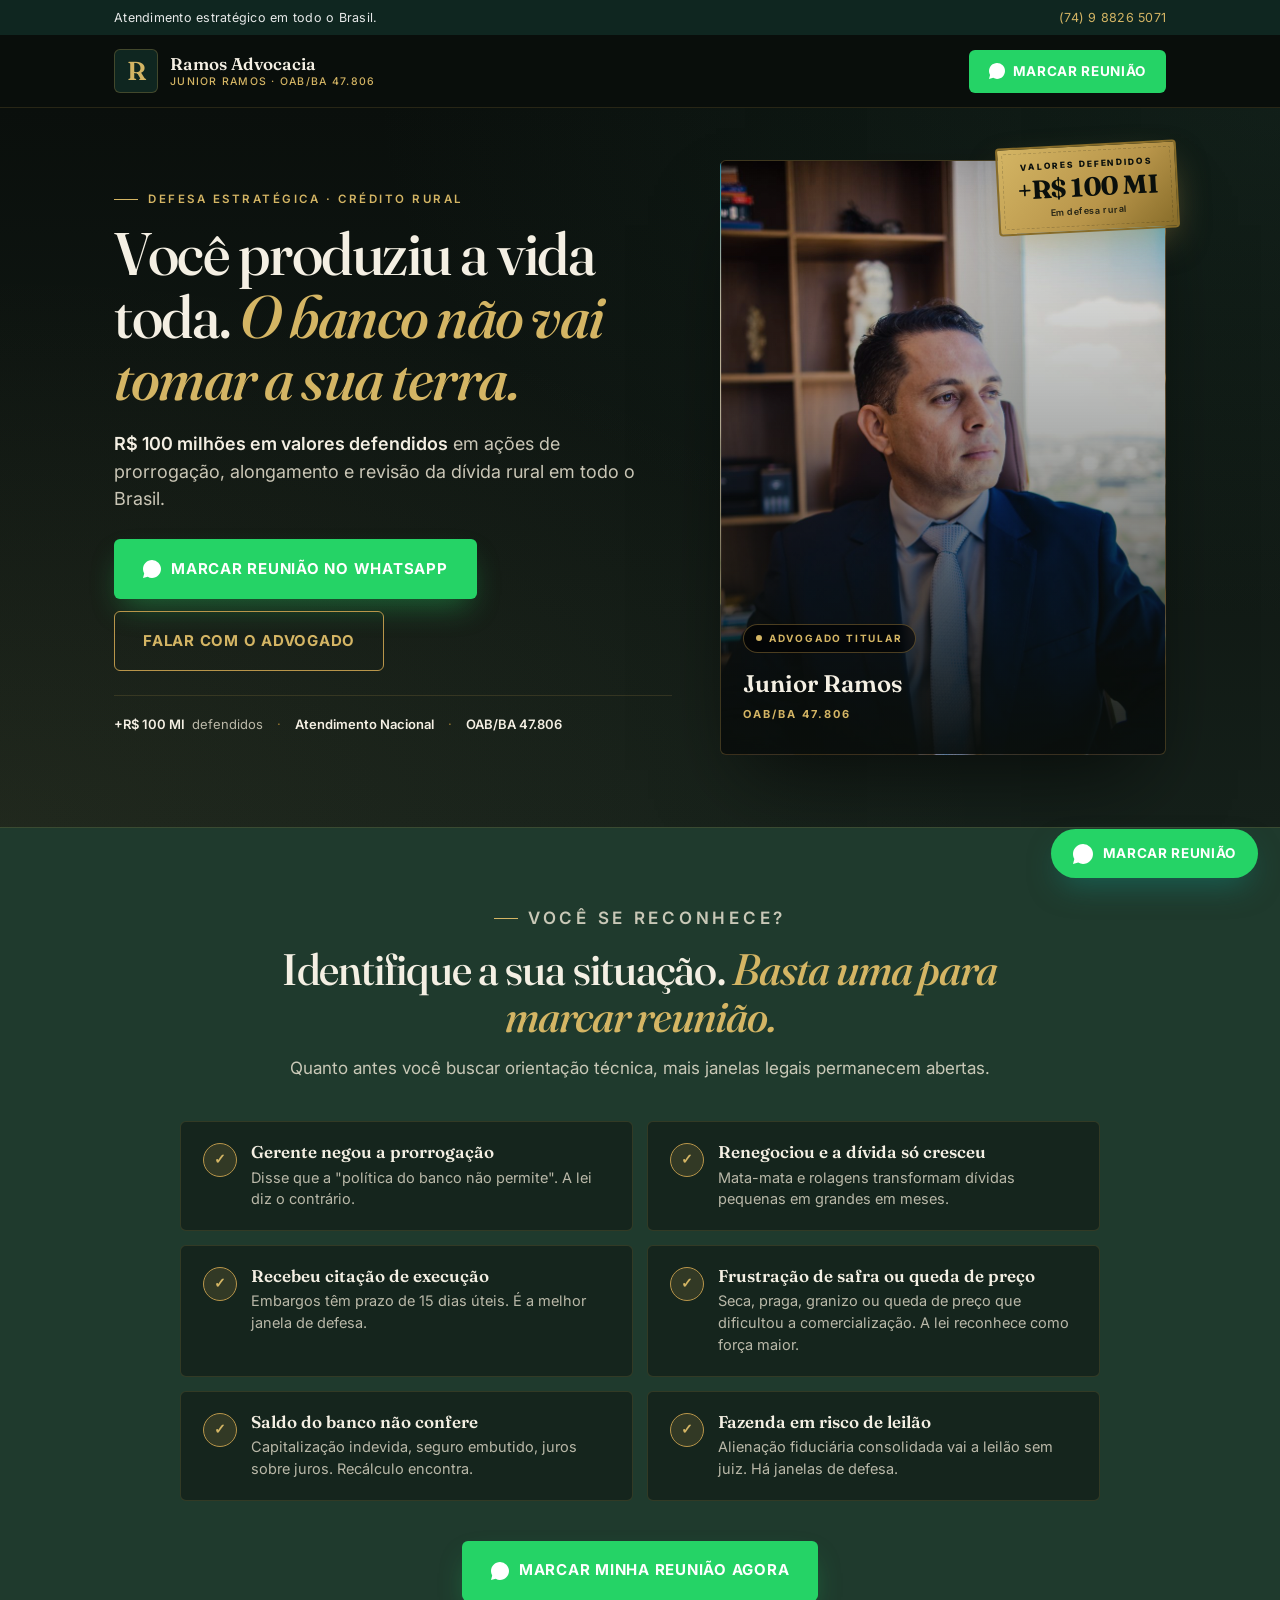
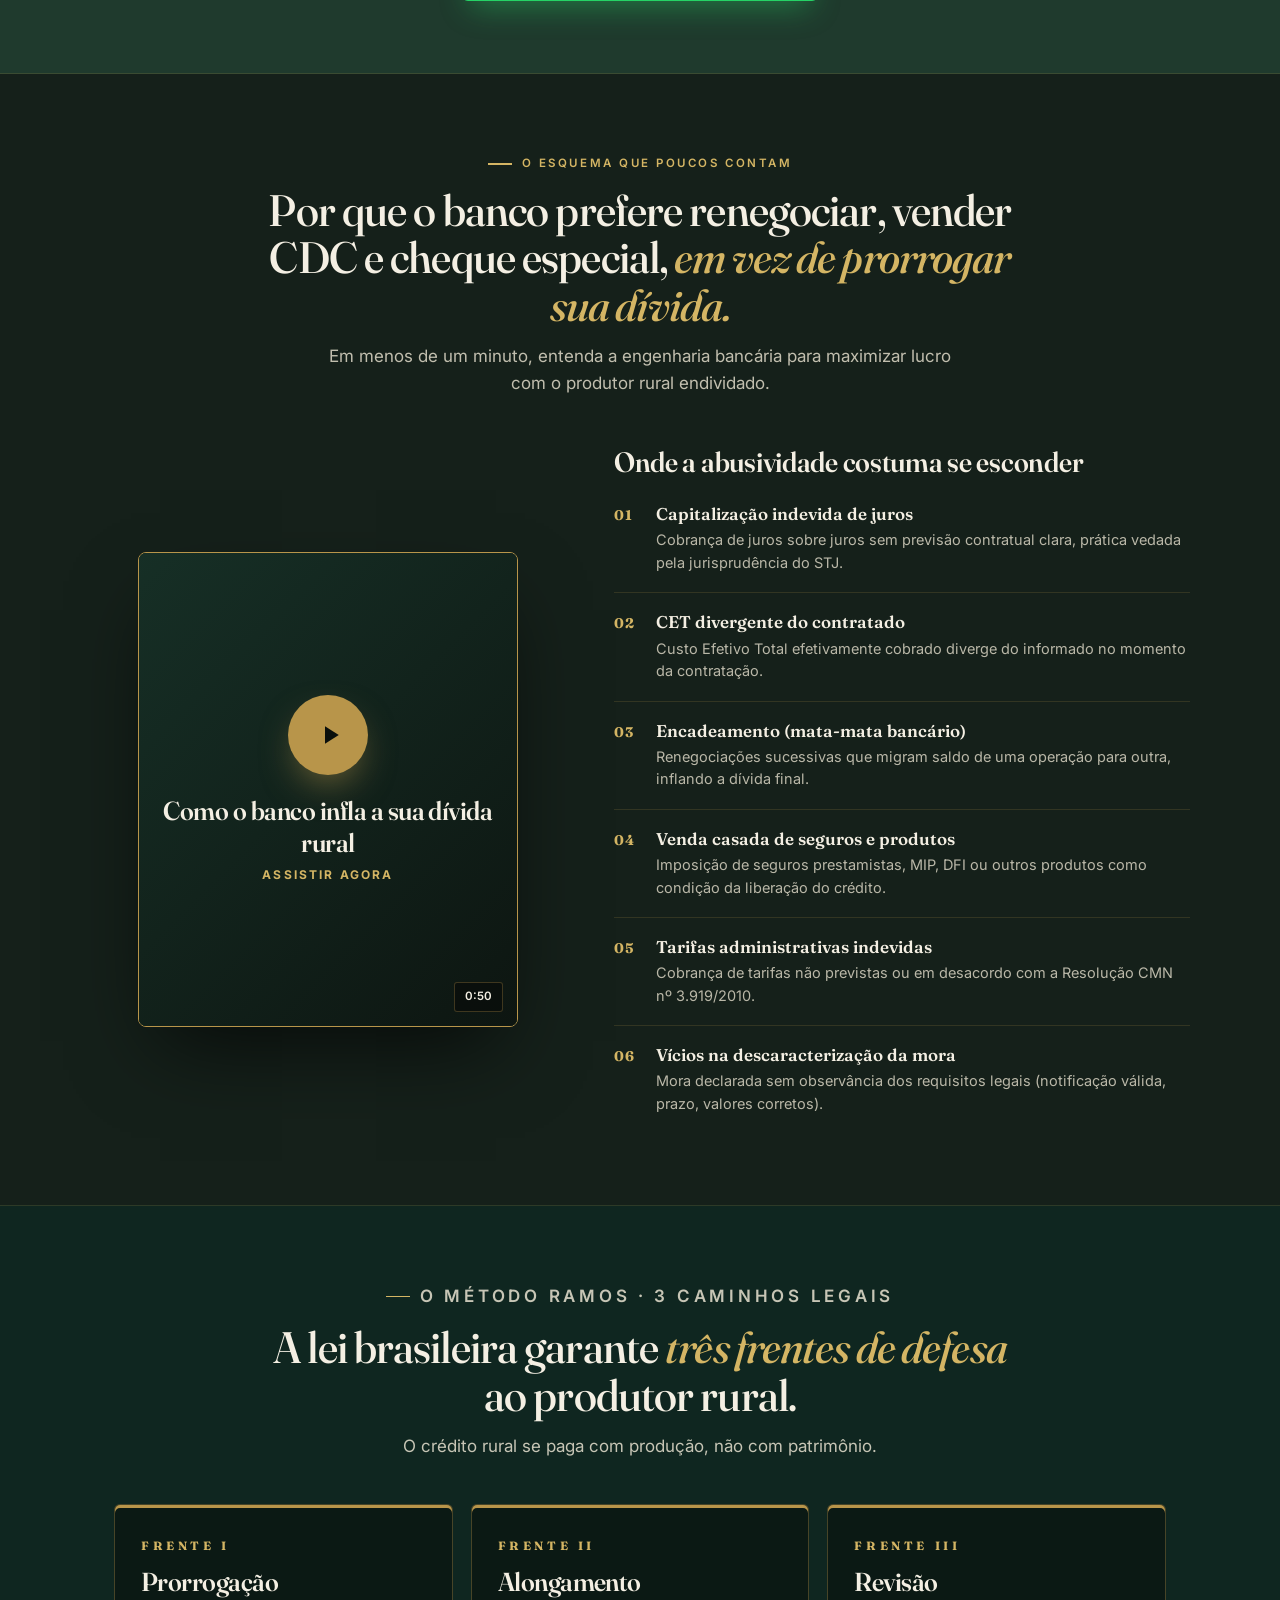
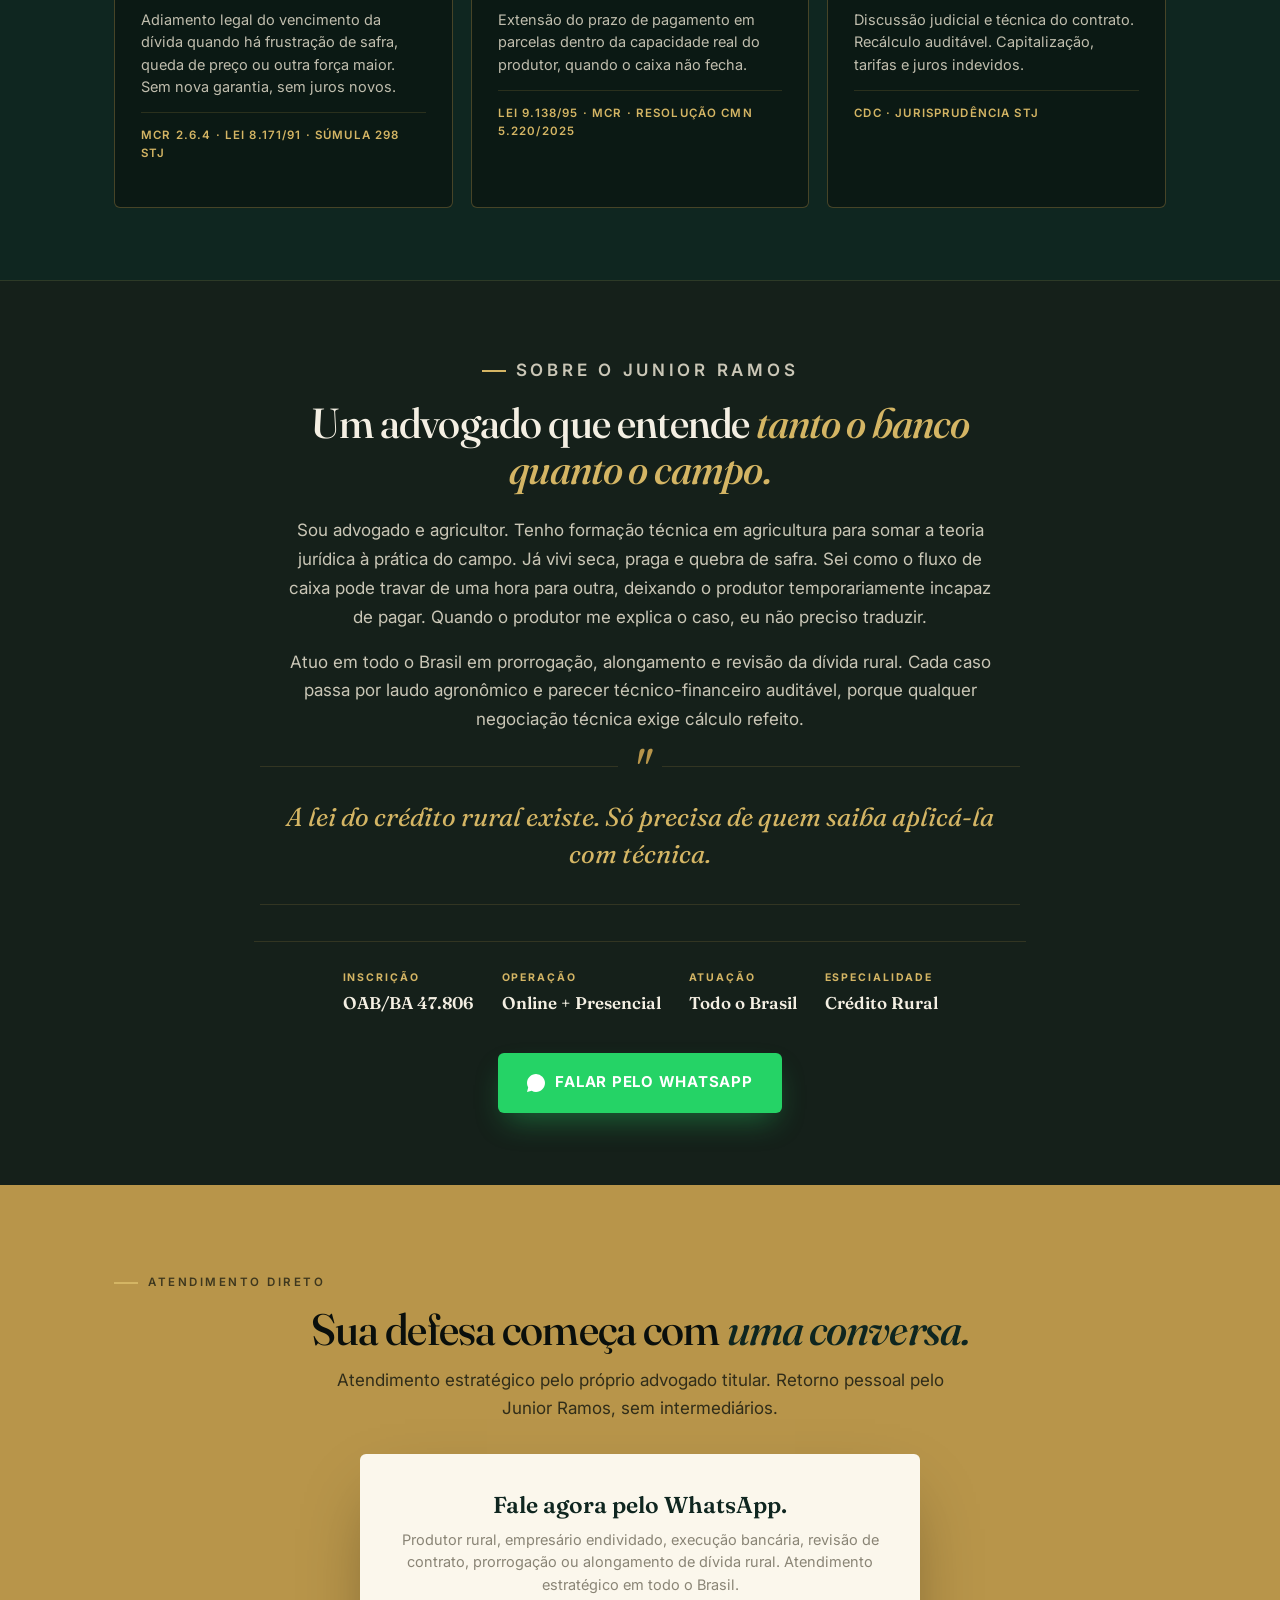
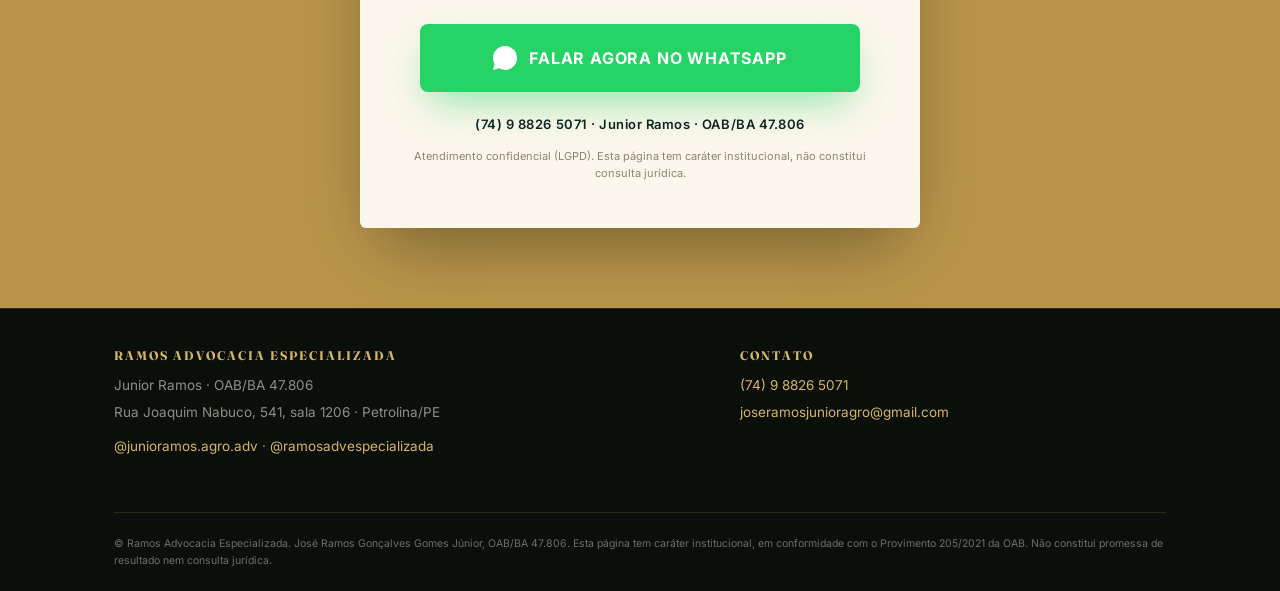
==== index.html @ 300630fe "Add LP HTML and foto profissional" ====
<!doctype html>
<html lang="pt-BR">
<head>
<meta charset="utf-8">
<meta name="viewport" content="width=device-width,initial-scale=1,maximum-scale=5">
<meta name="robots" content="index,follow">
<meta name="description" content="Junior Ramos. Advogado especialista em defesa do produtor rural. Prorrogação, alongamento e revisão da dívida rural. R$ 100 milhões defendidos. OAB/BA 47.806. Marque sua reunião pelo WhatsApp.">
<meta name="theme-color" content="#0A0F0C">
<title>Junior Ramos. Defesa do Produtor Rural contra Dívida Bancária. OAB/BA 47.806.</title>

<link rel="icon" type="image/png" href="logo-ramos.png">

<meta property="og:type" content="website">
<meta property="og:title" content="Junior Ramos. Defesa do Produtor Rural.">
<meta property="og:description" content="R$ 100 milhões em valores defendidos. Marque sua reunião pelo WhatsApp.">
<meta property="og:locale" content="pt_BR">

<link rel="preconnect" href="https://fonts.googleapis.com">
<link rel="preconnect" href="https://fonts.gstatic.com" crossorigin>
<link href="https://fonts.googleapis.com/css2?family=Fraunces:opsz,wght@9..144,500;9..144,600;9..144,700&family=Inter:wght@400;500;600;700&display=swap" rel="stylesheet">

<!-- Meta Pixel: troque 1864020464314262 -->
<script>
!function(f,b,e,v,n,t,s){if(f.fbq)return;n=f.fbq=function(){n.callMethod?
n.callMethod.apply(n,arguments):n.queue.push(arguments)};if(!f._fbq)f._fbq=n;
n.push=n;n.loaded=!0;n.version='2.0';n.queue=[];t=b.createElement(e);t.async=!0;
t.src=v;s=b.getElementsByTagName(e)[0];s.parentNode.insertBefore(t,s)}(window,
document,'script','https://connect.facebook.net/en_US/fbevents.js');
fbq('init', '1864020464314262');
fbq('track', 'PageView');
</script>
<noscript><img height="1" width="1" style="display:none" src="https://www.facebook.com/tr?id=1864020464314262&ev=PageView&noscript=1"/></noscript>

<style>
:root{
  --black:#0A0F0C; --ink:#15201A; --green:#0F2620; --green-2:#163025; --green-3:#1F3A2D;
  --brass:#B8954A; --brass-2:#9B7A30; --brass-3:#D4B564; --brass-glow:#E8C97E;
  --cream:#F4EFE3; --paper:#FBF7EC; --muted:#8A8576;
  --rule:rgba(184,149,74,0.18); --rule-strong:rgba(184,149,74,0.35);
  --wpp:#25D366; --wpp-2:#128C7E;
  --serif:'Fraunces','Iowan Old Style',Georgia,serif;
  --sans:'Inter',system-ui,-apple-system,sans-serif;
}
*{box-sizing:border-box}
html{scroll-behavior:smooth}
body{margin:0;padding:0;font-family:var(--sans);color:#E8E2D0;background:var(--black);font-weight:400;line-height:1.55;font-size:17px;-webkit-font-smoothing:antialiased}
img{max-width:100%;display:block}
a{color:var(--brass-3);text-decoration:none}
a:hover{color:var(--brass-glow);text-decoration:none}
h1,h2,h3,h4{font-family:var(--serif);font-variation-settings:"opsz" 80;color:var(--cream);margin:0 0 .4em;line-height:1.08;letter-spacing:-0.02em;font-weight:600}
h1{font-size:clamp(34px,5.5vw,60px);font-weight:500}
h2{font-size:clamp(28px,4vw,44px);font-weight:500}
h3{font-size:clamp(20px,2.4vw,26px);font-weight:600}
p{margin:0 0 1em}
.container{max-width:1100px;margin:0 auto;padding:0 24px}
.eyebrow{font-family:var(--sans);font-weight:600;font-size:11.5px;letter-spacing:0.22em;text-transform:uppercase;color:var(--brass-3);margin:0 0 14px;display:inline-flex;align-items:center;gap:10px}
.eyebrow::before{content:"";width:24px;height:1.5px;background:var(--brass-3)}

/* TOPSTRIP */
.top{background:var(--green);color:rgba(255,255,255,.9);font-size:12.5px;padding:8px 0;letter-spacing:.02em}
.top .container{display:flex;justify-content:space-between;align-items:center;gap:14px;flex-wrap:wrap}
.top a{color:var(--brass-3)}.top a:hover{color:var(--brass-glow)}
@media(max-width:640px){.top .left{display:none}.top .container{justify-content:center}}

/* NAV */
.nav{background:rgba(10,15,12,.92);backdrop-filter:blur(8px);border-bottom:1px solid var(--rule);position:sticky;top:0;z-index:50}
.nav .container{display:flex;align-items:center;justify-content:space-between;padding:14px 24px}
.brand{display:flex;align-items:center;gap:12px;text-decoration:none}
.brand-mark{width:44px;height:44px;background:var(--green) url('logo-ramos.png') center/contain no-repeat;background-size:78%;border-radius:6px;border:1px solid rgba(184,149,74,.3);position:relative}
.brand-mark::before{content:"R";position:absolute;inset:0;display:grid;place-items:center;color:var(--brass-3);font-family:var(--serif);font-size:26px;font-weight:600;z-index:0}
.brand-name{font-family:var(--serif);color:var(--cream);font-size:17px;font-weight:600;line-height:1.1}
.brand-name small{display:block;font-family:var(--sans);font-size:10.5px;color:var(--brass-3);letter-spacing:0.12em;text-transform:uppercase;margin-top:3px;font-weight:500}
.nav-cta{display:inline-flex;align-items:center;gap:8px;background:var(--wpp);color:#fff;padding:11px 20px;border-radius:6px;font-size:13.5px;font-weight:700;letter-spacing:0.05em;text-transform:uppercase}
.nav-cta:hover{background:var(--wpp-2);color:#fff}
.nav-cta svg{width:16px;height:16px;fill:currentColor}

/* BUTTONS */
.btn{display:inline-flex;align-items:center;justify-content:center;gap:10px;padding:18px 28px;font-family:var(--sans);font-size:15px;font-weight:700;letter-spacing:0.05em;text-transform:uppercase;border-radius:6px;text-decoration:none;border:1px solid transparent;cursor:pointer;transition:all .15s;min-height:60px;line-height:1.1}
.btn:hover{transform:translateY(-2px)}
.btn-wpp{background:var(--wpp);color:#fff;box-shadow:0 14px 30px -8px rgba(37,211,102,.4)}
.btn-wpp:hover{background:var(--wpp-2);color:#fff;box-shadow:0 16px 34px -8px rgba(18,140,126,.55)}
.btn-gold{background:var(--brass);color:var(--black)}
.btn-gold:hover{background:var(--brass-glow);color:var(--black)}
.btn-ghost{background:transparent;color:var(--brass-3);border:1px solid var(--brass)}
.btn-ghost:hover{background:var(--brass);color:var(--black)}
.btn svg{width:18px;height:18px;fill:currentColor}

/* HERO */
.hero{padding:52px 0 72px;background:radial-gradient(ellipse at top right,rgba(45,92,74,0.20) 0%,transparent 50%),radial-gradient(ellipse at bottom left,rgba(184,149,74,0.07) 0%,transparent 55%),linear-gradient(180deg,var(--black) 0%,var(--ink) 100%);position:relative;overflow:hidden}
.hero .grid{display:grid;grid-template-columns:1.25fr 1fr;gap:48px;align-items:center}
@media(max-width:880px){.hero{padding:40px 0 56px}.hero .grid{grid-template-columns:1fr;gap:36px}}
.hero h1{color:var(--cream);font-weight:500;margin-bottom:20px;letter-spacing:-0.025em;line-height:1.04}
.hero h1 em{font-style:italic;color:var(--brass-3);font-weight:500}
.hero .lede{font-size:18px;line-height:1.55;color:rgba(232,226,208,.86);margin-bottom:26px;max-width:540px}
.hero .lede strong{color:var(--cream);font-weight:600}
.hero-cta-row{display:flex;gap:12px;flex-wrap:wrap;margin-bottom:24px}
.hero-trust{display:flex;flex-wrap:wrap;gap:14px;padding-top:18px;border-top:1px solid var(--rule);color:rgba(232,226,208,.78);font-size:13px}
.hero-trust .item{display:inline-flex;align-items:center;gap:7px}
.hero-trust strong{color:var(--cream);font-weight:600}
.hero-trust .dot{color:var(--brass-2)}

/* HERO PHOTO + STAMP */
.photo-wrap{position:relative}
.photo-card{position:relative;aspect-ratio:3/4;border-radius:6px;overflow:hidden;background-color:var(--green);background-image:linear-gradient(180deg,rgba(10,15,12,0) 0%,rgba(10,15,12,0.4) 55%,rgba(10,15,12,0.95) 100%),url('junior-ramos-hero.jpg');background-size:cover;background-position:center 28%;box-shadow:0 40px 80px -25px rgba(0,0,0,.6);border:1px solid rgba(184,149,74,.3)}
.photo-info{position:absolute;left:0;right:0;bottom:0;padding:22px 22px 20px;z-index:2}
.photo-info .tag{display:inline-flex;align-items:center;gap:7px;background:rgba(0,0,0,0.6);backdrop-filter:blur(4px);border:1px solid rgba(184,149,74,0.4);padding:6px 12px;border-radius:999px;color:var(--brass-3);font-size:10px;font-weight:700;letter-spacing:0.18em;text-transform:uppercase;margin-bottom:12px}
.photo-info .tag::before{content:"";width:6px;height:6px;background:var(--brass-3);border-radius:50%}
.photo-info .nm{font-family:var(--serif);font-size:24px;font-weight:600;color:var(--cream);margin:0 0 4px}
.photo-info .oab{font-family:var(--sans);font-size:11px;letter-spacing:0.18em;text-transform:uppercase;color:var(--brass-3);font-weight:700}
.stamp{position:absolute;top:-16px;right:-12px;z-index:10;background:linear-gradient(135deg,#D4B564 0%,#B8954A 60%,#876C29 100%);color:#0A0F0C;border-radius:4px;padding:12px 18px;transform:rotate(-3deg);box-shadow:0 16px 36px -10px rgba(184,149,74,.55);border:2px solid #876C29;text-align:center}
.stamp::before{content:"";position:absolute;inset:4px;border:1px dashed rgba(10,15,12,.18);border-radius:2px}
.stamp .lbl{font-family:var(--sans);font-size:8.5px;letter-spacing:0.22em;text-transform:uppercase;font-weight:800;display:block;margin-bottom:3px}
.stamp .val{font-family:var(--serif);font-size:26px;font-weight:700;line-height:1;display:block;letter-spacing:-0.02em}
.stamp .sub{font-family:var(--sans);font-size:9px;letter-spacing:0.06em;font-weight:600;display:block;margin-top:4px;opacity:.85}
@media(max-width:880px){.stamp{position:relative;display:inline-block;top:auto;right:auto;margin-bottom:14px;transform:rotate(-2deg)}.photo-wrap{max-width:380px;margin:0 auto}}

/* SECTION BASE */
section{padding:72px 0}
@media(max-width:760px){section{padding:52px 0}}

/* RECONHECE: qualificador + dores combinados */
.recon{background:var(--green-3);border-top:1px solid var(--rule);border-bottom:1px solid var(--rule)}
.recon .head{text-align:center;max-width:760px;margin:0 auto 40px}
.recon h2{color:var(--cream);margin-bottom:14px}
.recon h2 em{font-style:italic;color:var(--brass-3);font-weight:500}
.recon .head p{color:rgba(232,226,208,.85);font-size:17px}
.recon-grid{display:grid;grid-template-columns:repeat(2,1fr);gap:14px;max-width:920px;margin:0 auto}
@media(max-width:680px){.recon-grid{grid-template-columns:1fr}}
.recon-item{background:rgba(10,15,12,0.45);border:1px solid var(--rule);border-radius:6px;padding:20px 22px;display:flex;gap:14px;align-items:flex-start;transition:border-color .2s,transform .2s}
.recon-item:hover{border-color:var(--brass);transform:translateY(-2px)}
.recon-item .icon{flex-shrink:0;width:34px;height:34px;border-radius:50%;background:rgba(184,149,74,0.18);border:1px solid var(--brass);display:grid;place-items:center;color:var(--brass-3);font-family:var(--serif);font-weight:700;font-size:14px;margin-top:1px}
.recon-item .text strong{display:block;font-family:var(--serif);color:var(--cream);font-size:17px;font-weight:600;margin-bottom:4px;line-height:1.2}
.recon-item .text p{margin:0;color:rgba(232,226,208,.78);font-size:14.5px;line-height:1.5}
.recon-cta{text-align:center;margin-top:40px}

/* VÍDEO */
.video-sec{background:var(--ink)}
.video-sec .container{max-width:1180px}
.video-sec .head{text-align:center;margin-bottom:48px;max-width:780px;margin-left:auto;margin-right:auto}
.video-sec h2{color:var(--cream);margin-bottom:14px}
.video-sec h2 em{font-style:italic;color:var(--brass-3);font-weight:500}
.video-sec p.lede{color:rgba(232,226,208,.82);font-size:17px;max-width:660px;margin:0 auto;line-height:1.6}
.video-row{display:grid;grid-template-columns:0.95fr 1.15fr;gap:48px;align-items:center;max-width:1100px;margin:0 auto}
.video-col-video{display:flex;justify-content:center;width:100%}
.video-col-abusos .abusos-title{font-family:var(--serif);font-size:clamp(22px,2.8vw,28px);color:var(--cream);font-weight:600;margin:0 0 24px;letter-spacing:-0.01em;line-height:1.2}
.abusos-list{list-style:none;padding:0;margin:0}
.abusos-list li{display:grid;grid-template-columns:auto 1fr;gap:18px;padding:18px 0;border-bottom:1px solid var(--rule);align-items:start}
.abusos-list li:first-child{padding-top:0}
.abusos-list li:last-child{border-bottom:0}
.abusos-list .num{font-family:var(--serif);font-size:14px;letter-spacing:0.06em;color:var(--brass-3);font-weight:700;font-variant-numeric:tabular-nums;padding-top:2px;min-width:24px}
.abusos-list strong{display:block;font-family:var(--serif);font-size:17px;color:var(--cream);font-weight:600;margin-bottom:5px;line-height:1.25}
.abusos-list p{margin:0;font-size:14.5px;color:rgba(232,226,208,.78);line-height:1.55}
@media(max-width:860px){.video-row{grid-template-columns:1fr;gap:36px}.video-col-video{order:-1}}
.video-wrapper{position:relative;width:100%;aspect-ratio:4/5;max-width:380px;margin:0 auto;border-radius:8px;overflow:hidden;border:1px solid var(--brass);box-shadow:0 36px 80px -22px rgba(0,0,0,.7);background:#0a0f0c;cursor:pointer;transition:aspect-ratio .3s ease}
.video-wrapper.is-vertical{aspect-ratio:9/16;max-width:340px}
.video-wrapper.is-square{aspect-ratio:1/1;max-width:420px}
.video-wrapper.is-portrait{aspect-ratio:4/5;max-width:380px}
.video-wrapper.is-landscape{aspect-ratio:16/9;max-width:560px}
.video-wrapper iframe,.video-wrapper video{position:absolute;inset:0;width:100%;height:100%;border:0;object-fit:contain;background:#000}
.video-thumb{position:absolute;inset:0;background-size:cover;background-position:center;background-color:var(--green-3)}
.video-thumb::before{content:"";position:absolute;inset:0;background:linear-gradient(135deg,rgba(15,38,32,0.55) 0%,rgba(10,15,12,0.85) 100%);transition:background .3s}
.video-wrapper:hover .video-thumb::before{background:linear-gradient(135deg,rgba(15,38,32,0.4) 0%,rgba(10,15,12,0.7) 100%)}
.video-content{position:absolute;inset:0;display:flex;flex-direction:column;align-items:center;justify-content:center;text-align:center;padding:24px;z-index:2}
.play-btn{width:80px;height:80px;border-radius:50%;background:var(--brass);display:grid;place-items:center;box-shadow:0 16px 36px -10px rgba(184,149,74,.6);margin-bottom:20px;animation:pulseBrass 3s ease-in-out infinite}
.video-wrapper:hover .play-btn{transform:scale(1.08);background:var(--brass-glow);animation:none}
@keyframes pulseBrass{0%,100%{box-shadow:0 16px 36px -10px rgba(184,149,74,.6),0 0 0 0 rgba(184,149,74,.4)}50%{box-shadow:0 16px 36px -10px rgba(184,149,74,.6),0 0 0 20px rgba(184,149,74,0)}}
.play-btn svg{width:30px;height:30px;fill:var(--black);margin-left:5px}
.video-content h3{font-family:var(--serif);color:var(--cream);font-size:clamp(20px,2.6vw,26px);font-weight:600;margin:0 0 6px;line-height:1.25}
.video-content p{font-family:var(--sans);font-size:12px;letter-spacing:0.18em;text-transform:uppercase;color:var(--brass-3);font-weight:700;margin:0}
.video-dur{position:absolute;bottom:14px;right:14px;background:rgba(10,15,12,0.85);color:var(--cream);padding:5px 10px;border-radius:3px;font-size:11.5px;font-weight:600;z-index:2;border:1px solid rgba(184,149,74,0.3)}

/* PILARES */
.pilares{background:var(--green);position:relative;border-top:1px solid var(--rule);border-bottom:1px solid var(--rule)}
.pilares .head{text-align:center;max-width:760px;margin:0 auto 44px}
.pilares h2{color:var(--cream);margin-bottom:14px}
.pilares h2 em{font-style:italic;color:var(--brass-3);font-weight:500}
.pilares .head p{color:rgba(232,226,208,.85);font-size:17px;line-height:1.6}
.pilar-grid{display:grid;grid-template-columns:repeat(3,1fr);gap:18px}
@media(max-width:880px){.pilar-grid{grid-template-columns:1fr;gap:14px}}
.pilar{background:rgba(10,15,12,0.55);border:1px solid var(--rule-strong);border-radius:6px;padding:32px 26px;position:relative;overflow:hidden;box-shadow:inset 0 3px 0 var(--brass);transition:transform .2s,border-color .2s}
.pilar:hover{transform:translateY(-3px);border-color:var(--brass)}
.pilar .roman{font-family:var(--serif);font-size:12px;color:var(--brass-3);letter-spacing:0.3em;font-weight:700;margin-bottom:12px;text-transform:uppercase}
.pilar h3{font-family:var(--serif);font-size:26px;color:var(--cream);font-weight:600;margin-bottom:12px;line-height:1.1}
.pilar .desc{color:rgba(232,226,208,.82);font-size:14.5px;line-height:1.55;margin-bottom:14px}
.pilar .base{padding-top:14px;border-top:1px solid var(--rule);color:var(--brass-3);font-size:11.5px;letter-spacing:0.1em;text-transform:uppercase;font-weight:600}

/* AUTORIDADE (sem foto, centralizado, com quote em destaque) */
.autoridade{background:var(--ink);position:relative;text-align:center}
.autoridade .container{max-width:820px}
.autoridade .eyebrow{justify-content:center;display:inline-flex}
.autoridade h2{color:var(--cream);margin-bottom:24px;font-size:clamp(28px,4.2vw,42px)}
.autoridade h2 em{font-style:italic;color:var(--brass-3);font-weight:500}
.autoridade p{color:rgba(232,226,208,.86);font-size:17px;line-height:1.7;margin-bottom:16px;max-width:720px;margin-left:auto;margin-right:auto}
.autoridade .quote{font-family:var(--serif);font-style:italic;color:var(--brass-3);font-size:clamp(20px,2.6vw,26px);padding:32px 24px;margin:32px auto 0;line-height:1.4;max-width:760px;position:relative;border-top:1px solid var(--rule);border-bottom:1px solid var(--rule)}
.autoridade .quote::before{content:"\""; position:absolute;top:-22px;left:50%;transform:translateX(-50%);background:var(--ink);padding:0 14px;font-family:var(--serif);font-size:48px;color:var(--brass);line-height:1}
.autoridade .credentials{display:flex;justify-content:center;flex-wrap:wrap;gap:28px;margin-top:36px;padding-top:28px;border-top:1px solid var(--rule)}
.autoridade .credentials .cred{text-align:left}
.autoridade .credentials .cred .label{font-family:var(--sans);font-size:10.5px;letter-spacing:0.18em;text-transform:uppercase;color:var(--brass-3);font-weight:700;display:block;margin-bottom:4px}
.autoridade .credentials .cred .value{font-family:var(--serif);font-size:17px;color:var(--cream);font-weight:600}
.autoridade .cta-row{display:flex;gap:12px;flex-wrap:wrap;margin-top:36px;justify-content:center}

/* FORM */
.form-sec{background:var(--brass);color:var(--black);padding:80px 0;position:relative}
.form-sec h2{color:var(--black);font-weight:500;text-align:center;margin-bottom:14px}
.form-sec .lede{text-align:center;color:rgba(10,15,12,.78);font-size:17px;max-width:620px;margin:0 auto 32px;line-height:1.6}
.form-card{max-width:560px;margin:0 auto;background:var(--paper);padding:36px 32px;border-radius:6px;box-shadow:0 30px 70px -20px rgba(0,0,0,.4)}
.form-card .field{margin-bottom:14px}
.form-card label{display:block;font-size:11.5px;letter-spacing:0.12em;text-transform:uppercase;font-weight:700;color:var(--green);margin-bottom:6px}
.form-card input,.form-card select,.form-card textarea{width:100%;padding:13px;font-family:var(--sans);font-size:16px;background:#fff;border:1px solid #D7CFB7;border-radius:4px;color:var(--ink);outline:none;transition:border-color .15s,box-shadow .15s}
.form-card input:focus,.form-card select:focus,.form-card textarea:focus{border-color:var(--brass-2);box-shadow:0 0 0 3px rgba(184,149,74,0.18)}
.form-card .row{display:grid;grid-template-columns:1fr 1fr;gap:10px}
@media(max-width:480px){.form-card .row{grid-template-columns:1fr}}
.form-card button[type="submit"]{width:100%;padding:17px;background:var(--green);color:#fff;border:0;border-radius:4px;font-family:var(--sans);font-size:14.5px;font-weight:700;letter-spacing:0.06em;text-transform:uppercase;cursor:pointer;margin-top:6px;min-height:58px;transition:background .15s}
.form-card button[type="submit"]:hover{background:var(--ink)}
.form-card .or{text-align:center;margin:22px 0 16px;color:var(--muted);font-size:11.5px;letter-spacing:0.12em;text-transform:uppercase;font-weight:600;position:relative}
.form-card .or::before,.form-card .or::after{content:"";position:absolute;top:50%;width:35%;height:1px;background:#D7CFB7}
.form-card .or::before{left:0}.form-card .or::after{right:0}
.form-card .wpp-alt{display:flex;justify-content:center}
.form-card .wpp-alt a{display:inline-flex;align-items:center;gap:9px;background:var(--wpp);color:#fff;font-weight:700;letter-spacing:0.05em;text-transform:uppercase;font-size:13px;padding:13px 22px;border-radius:4px;transition:background .15s}
.form-card .wpp-alt a:hover{background:var(--wpp-2);color:#fff}
.form-card .wpp-alt svg{width:18px;height:18px;fill:currentColor}
.form-card .lgpd{font-size:11px;color:var(--muted);text-align:center;margin-top:16px;line-height:1.5}
.btn-wpp-mega{display:inline-flex;align-items:center;justify-content:center;gap:12px;width:100%;max-width:440px;padding:22px 28px;background:var(--wpp);color:#fff;font-family:var(--sans);font-size:16px;font-weight:700;letter-spacing:0.05em;text-transform:uppercase;border-radius:8px;text-decoration:none;box-shadow:0 18px 38px -10px rgba(37,211,102,.5);transition:transform .15s,background .15s,box-shadow .15s;min-height:68px;animation:wpp-pulse-mega 2.4s ease-out infinite}
.btn-wpp-mega:hover{background:var(--wpp-2);color:#fff;transform:translateY(-2px);box-shadow:0 22px 46px -10px rgba(18,140,126,.6);animation:none}
.btn-wpp-mega svg{width:24px;height:24px;fill:#fff;flex-shrink:0}
.btn-wpp-mega span{line-height:1.15}
@keyframes wpp-pulse-mega{0%{box-shadow:0 18px 38px -10px rgba(37,211,102,.5),0 0 0 0 rgba(37,211,102,.5)}70%{box-shadow:0 18px 38px -10px rgba(37,211,102,.5),0 0 0 18px rgba(37,211,102,0)}100%{box-shadow:0 18px 38px -10px rgba(37,211,102,.5),0 0 0 0 rgba(37,211,102,0)}}

/* FOOTER */
footer{background:var(--black);color:rgba(232,226,208,.6);padding:40px 0 22px;font-size:13.5px;border-top:1px solid var(--rule)}
footer .container{display:grid;grid-template-columns:1.4fr 1fr;gap:30px}
@media(max-width:680px){footer .container{grid-template-columns:1fr;gap:24px}}
footer h4{font-family:var(--serif);font-size:12.5px;letter-spacing:0.16em;text-transform:uppercase;color:var(--brass-3);margin:0 0 12px;font-weight:700}
footer p{margin:0 0 6px;line-height:1.6}
footer a{color:var(--brass-3)}
footer a:hover{color:var(--brass-glow);text-decoration:none}
footer .disclaimer{grid-column:1/-1;padding-top:22px;margin-top:18px;border-top:1px solid var(--rule);font-size:10.5px;line-height:1.65;color:rgba(232,226,208,.45)}

/* WHATSAPP FLUTUANTE */
.wpp-float{position:fixed;bottom:22px;right:22px;display:inline-flex;align-items:center;gap:10px;background:var(--wpp);color:#fff;padding:14px 22px;border-radius:999px;font-size:13.5px;font-weight:700;letter-spacing:0.05em;text-transform:uppercase;box-shadow:0 14px 30px -8px rgba(18,140,126,.5);z-index:99;animation:wpp-pulse 2.5s ease-out infinite;text-decoration:none}
.wpp-float:hover{background:var(--wpp-2);color:#fff;animation:none}
.wpp-float svg{width:20px;height:20px;fill:#fff}
@keyframes wpp-pulse{0%{box-shadow:0 14px 30px -8px rgba(18,140,126,.5),0 0 0 0 rgba(37,211,102,.45)}80%{box-shadow:0 14px 30px -8px rgba(18,140,126,.5),0 0 0 22px rgba(37,211,102,0)}100%{box-shadow:0 14px 30px -8px rgba(18,140,126,.5),0 0 0 0 rgba(37,211,102,0)}}
@media(max-width:520px){.wpp-float{width:58px;height:58px;padding:0;justify-content:center;border-radius:50%}.wpp-float .label{display:none}}

/* STICKY MOBILE */
.sticky-m{display:none;position:fixed;left:0;right:0;bottom:0;z-index:98;background:linear-gradient(180deg,rgba(10,15,12,0.95) 0%,rgba(10,15,12,0.99) 100%);backdrop-filter:blur(10px);border-top:1px solid var(--brass);padding:11px 12px}
.sticky-m .row{display:flex;gap:10px}
.sticky-m a{flex:1;display:inline-flex;align-items:center;justify-content:center;gap:8px;padding:13px;border-radius:4px;font-size:13px;font-weight:700;letter-spacing:0.05em;text-decoration:none;min-height:48px}
.sticky-m .call{background:transparent;color:var(--brass-3);border:1px solid var(--brass)}
.sticky-m .wpp{background:var(--wpp);color:#fff;flex:2}
.sticky-m svg{width:17px;height:17px;fill:currentColor}
@media(max-width:760px){.sticky-m{display:block}body{padding-bottom:76px}.wpp-float{bottom:88px}}

@media (prefers-reduced-motion: reduce){*{animation-duration:0.01ms!important;transition-duration:0.01ms!important}}
</style>
</head>
<body>

<!-- TOPSTRIP -->
<div class="top">
  <div class="container">
    <span class="left">Atendimento estratégico em todo o Brasil.</span>
    <span class="right"><a href="tel:+5574988265071">(74) 9 8826 5071</a></span>
  </div>
</div>

<!-- NAV -->
<nav class="nav">
  <div class="container">
    <a class="brand" href="#">
      <span class="brand-mark"></span>
      <span class="brand-name">Ramos Advocacia<small>Junior Ramos · OAB/BA 47.806</small></span>
    </a>
    <a class="nav-cta" href="https://wa.me/5574988265071?text=Ol%C3%A1%2C%20vim%20pela%20p%C3%A1gina%20e%20preciso%20de%20ajuda%20sobre%20d%C3%ADvida%20rural%2Frevis%C3%A3o%20banc%C3%A1ria."
       target="_blank" rel="noopener" onclick="trackLead('WhatsApp','nav');">
      <svg viewBox="0 0 24 24"><path d="M20.5 3.5A11.9 11.9 0 0 0 12 0C5.4 0 0 5.4 0 12c0 2.1.5 4.1 1.6 5.9L0 24l6.3-1.7A12 12 0 0 0 12 24c6.6 0 12-5.4 12-12 0-3.2-1.2-6.2-3.5-8.5zM17.5 14.6c-.3-.2-1.8-.9-2-1-.3-.1-.5-.2-.7.1-.2.3-.8 1-.9 1.1-.2.2-.4.2-.6.1-.3-.1-1.2-.4-2.3-1.4a8.6 8.6 0 0 1-1.6-2c-.2-.3 0-.5.1-.6l.5-.6.3-.5c.1-.2 0-.4 0-.5l-.7-1.7c-.2-.5-.4-.4-.7-.4h-.5c-.2 0-.5.1-.7.4-.3.3-1 1-1 2.5s1 2.8 1.2 3c.2.2 2 3.1 5 4.4.7.3 1.3.4 1.7.6.7.2 1.3.2 1.8.1.6-.1 1.8-.7 2-1.4.2-.7.2-1.3.2-1.5 0-.1-.3-.2-.6-.4z"/></svg>
      Marcar reunião
    </a>
  </div>
</nav>

<!-- ============ 1. HERO ============ -->
<header class="hero">
  <div class="container grid">
    <div>
      <p class="eyebrow">Defesa Estratégica · Crédito Rural</p>
      <h1>Você produziu a vida toda. <em>O banco não vai tomar a sua terra.</em></h1>
      <p class="lede"><strong>R$ 100 milhões em valores defendidos</strong> em ações de prorrogação, alongamento e revisão da dívida rural em todo o Brasil.</p>
      <div class="hero-cta-row">
        <a class="btn btn-wpp" href="https://wa.me/5574988265071?text=Ol%C3%A1%2C%20vim%20pela%20p%C3%A1gina%20e%20preciso%20de%20ajuda%20sobre%20d%C3%ADvida%20rural%2Frevis%C3%A3o%20banc%C3%A1ria."
           target="_blank" rel="noopener" onclick="trackLead('WhatsApp','hero');">
          <svg viewBox="0 0 24 24"><path d="M20.5 3.5A11.9 11.9 0 0 0 12 0C5.4 0 0 5.4 0 12c0 2.1.5 4.1 1.6 5.9L0 24l6.3-1.7A12 12 0 0 0 12 24c6.6 0 12-5.4 12-12 0-3.2-1.2-6.2-3.5-8.5zM17.5 14.6c-.3-.2-1.8-.9-2-1-.3-.1-.5-.2-.7.1-.2.3-.8 1-.9 1.1-.2.2-.4.2-.6.1-.3-.1-1.2-.4-2.3-1.4a8.6 8.6 0 0 1-1.6-2c-.2-.3 0-.5.1-.6l.5-.6.3-.5c.1-.2 0-.4 0-.5l-.7-1.7c-.2-.5-.4-.4-.7-.4h-.5c-.2 0-.5.1-.7.4-.3.3-1 1-1 2.5s1 2.8 1.2 3c.2.2 2 3.1 5 4.4.7.3 1.3.4 1.7.6.7.2 1.3.2 1.8.1.6-.1 1.8-.7 2-1.4.2-.7.2-1.3.2-1.5 0-.1-.3-.2-.6-.4z"/></svg>
          Marcar reunião no WhatsApp
        </a>
        <a class="btn btn-ghost" href="#falar">Falar com o advogado</a>
      </div>
      <div class="hero-trust">
        <span class="item"><strong>+R$ 100 MI</strong> defendidos</span>
        <span class="dot">·</span>
        <span class="item"><strong>Atendimento Nacional</strong></span>
        <span class="dot">·</span>
        <span class="item"><strong>OAB/BA 47.806</strong></span>
      </div>
    </div>
    <div class="photo-wrap">
      <div class="stamp">
        <span class="lbl">Valores Defendidos</span>
        <span class="val">+R$ 100 MI</span>
        <span class="sub">Em defesa rural</span>
      </div>
      <div class="photo-card">
        <div class="photo-info">
          <span class="tag">Advogado titular</span>
          <p class="nm">Junior Ramos</p>
          <p class="oab">OAB/BA 47.806</p>
        </div>
      </div>
    </div>
  </div>
</header>

<!-- ============ 2. VOCÊ SE RECONHECE (qualificador + dores combinados) ============ -->
<section class="recon">
  <div class="container">
    <div class="head">
      <p class="eyebrow" style="justify-content:center">Você se reconhece?</p>
      <h2>Identifique a sua situação. <em>Basta uma para marcar reunião.</em></h2>
      <p>Quanto antes você buscar orientação técnica, mais janelas legais permanecem abertas.</p>
    </div>
    <div class="recon-grid">
      <div class="recon-item">
        <div class="icon">✓</div>
        <div class="text"><strong>Gerente negou a prorrogação</strong><p>Disse que a "política do banco não permite". A lei diz o contrário.</p></div>
      </div>
      <div class="recon-item">
        <div class="icon">✓</div>
        <div class="text"><strong>Renegociou e a dívida só cresceu</strong><p>Mata-mata e rolagens transformam dívidas pequenas em grandes em meses.</p></div>
      </div>
      <div class="recon-item">
        <div class="icon">✓</div>
        <div class="text"><strong>Recebeu citação de execução</strong><p>Embargos têm prazo de 15 dias úteis. É a melhor janela de defesa.</p></div>
      </div>
      <div class="recon-item">
        <div class="icon">✓</div>
        <div class="text"><strong>Frustração de safra ou queda de preço</strong><p>Seca, praga, granizo ou queda de preço que dificultou a comercialização. A lei reconhece como força maior.</p></div>
      </div>
      <div class="recon-item">
        <div class="icon">✓</div>
        <div class="text"><strong>Saldo do banco não confere</strong><p>Capitalização indevida, seguro embutido, juros sobre juros. Recálculo encontra.</p></div>
      </div>
      <div class="recon-item">
        <div class="icon">✓</div>
        <div class="text"><strong>Fazenda em risco de leilão</strong><p>Alienação fiduciária consolidada vai a leilão sem juiz. Há janelas de defesa.</p></div>
      </div>
    </div>
    <div class="recon-cta">
      <a class="btn btn-wpp" href="https://wa.me/5574988265071?text=Ol%C3%A1%2C%20vim%20pela%20p%C3%A1gina%20e%20preciso%20de%20ajuda%20sobre%20d%C3%ADvida%20rural%2Frevis%C3%A3o%20banc%C3%A1ria."
         target="_blank" rel="noopener" onclick="trackLead('WhatsApp','recon');">
        <svg viewBox="0 0 24 24"><path d="M20.5 3.5A11.9 11.9 0 0 0 12 0C5.4 0 0 5.4 0 12c0 2.1.5 4.1 1.6 5.9L0 24l6.3-1.7A12 12 0 0 0 12 24c6.6 0 12-5.4 12-12 0-3.2-1.2-6.2-3.5-8.5zM17.5 14.6c-.3-.2-1.8-.9-2-1-.3-.1-.5-.2-.7.1-.2.3-.8 1-.9 1.1-.2.2-.4.2-.6.1-.3-.1-1.2-.4-2.3-1.4a8.6 8.6 0 0 1-1.6-2c-.2-.3 0-.5.1-.6l.5-.6.3-.5c.1-.2 0-.4 0-.5l-.7-1.7c-.2-.5-.4-.4-.7-.4h-.5c-.2 0-.5.1-.7.4-.3.3-1 1-1 2.5s1 2.8 1.2 3c.2.2 2 3.1 5 4.4.7.3 1.3.4 1.7.6.7.2 1.3.2 1.8.1.6-.1 1.8-.7 2-1.4.2-.7.2-1.3.2-1.5 0-.1-.3-.2-.6-.4z"/></svg>
        Marcar minha reunião agora
      </a>
    </div>
  </div>
</section>

<!-- ============ 3. VÍDEO ============ -->
<section class="video-sec">
  <div class="container">
    <div class="head">
      <p class="eyebrow" style="justify-content:center">O esquema que poucos contam</p>
      <h2>Por que o banco prefere renegociar, vender CDC e cheque especial, <em>em vez de prorrogar sua dívida.</em></h2>
      <p class="lede">Em menos de um minuto, entenda a engenharia bancária para maximizar lucro com o produtor rural endividado.</p>
    </div>
    <div class="video-row">
      <div class="video-col-video">
        <div class="video-wrapper" id="video-main"
             data-video-src="video-apresentacao.mp4"
             data-drive-id=""
             data-video-id="">
          <div class="video-thumb" style="background-image:url('video-capa.jpg')"></div>
          <div class="video-content">
            <div class="play-btn"><svg viewBox="0 0 24 24"><path d="M8 5v14l11-7z"/></svg></div>
            <h3>Como o banco infla a sua dívida rural</h3>
            <p>Assistir agora</p>
          </div>
          <span class="video-dur">0:50</span>
        </div>
      </div>
      <div class="video-col-abusos">
        <h3 class="abusos-title">Onde a abusividade costuma se esconder</h3>
        <ol class="abusos-list">
          <li>
            <span class="num">01</span>
            <div>
              <strong>Capitalização indevida de juros</strong>
              <p>Cobrança de juros sobre juros sem previsão contratual clara, prática vedada pela jurisprudência do STJ.</p>
            </div>
          </li>
          <li>
            <span class="num">02</span>
            <div>
              <strong>CET divergente do contratado</strong>
              <p>Custo Efetivo Total efetivamente cobrado diverge do informado no momento da contratação.</p>
            </div>
          </li>
          <li>
            <span class="num">03</span>
            <div>
              <strong>Encadeamento (mata-mata bancário)</strong>
              <p>Renegociações sucessivas que migram saldo de uma operação para outra, inflando a dívida final.</p>
            </div>
          </li>
          <li>
            <span class="num">04</span>
            <div>
              <strong>Venda casada de seguros e produtos</strong>
              <p>Imposição de seguros prestamistas, MIP, DFI ou outros produtos como condição da liberação do crédito.</p>
            </div>
          </li>
          <li>
            <span class="num">05</span>
            <div>
              <strong>Tarifas administrativas indevidas</strong>
              <p>Cobrança de tarifas não previstas ou em desacordo com a Resolução CMN nº 3.919/2010.</p>
            </div>
          </li>
          <li>
            <span class="num">06</span>
            <div>
              <strong>Vícios na descaracterização da mora</strong>
              <p>Mora declarada sem observância dos requisitos legais (notificação válida, prazo, valores corretos).</p>
            </div>
          </li>
        </ol>
      </div>
    </div>
  </div>
</section>

<!-- ============ 4. PILARES ============ -->
<section class="pilares">
  <div class="container">
    <div class="head">
      <p class="eyebrow" style="justify-content:center">O Método Ramos · 3 caminhos legais</p>
      <h2>A lei brasileira garante <em>três frentes de defesa</em> ao produtor rural.</h2>
      <p>O crédito rural se paga com produção, não com patrimônio.</p>
    </div>
    <div class="pilar-grid">
      <article class="pilar">
        <p class="roman">Frente I</p>
        <h3>Prorrogação</h3>
        <p class="desc">Adiamento legal do vencimento da dívida quando há frustração de safra, queda de preço ou outra força maior. Sem nova garantia, sem juros novos.</p>
        <p class="base">MCR 2.6.4 · Lei 8.171/91 · Súmula 298 STJ</p>
      </article>
      <article class="pilar">
        <p class="roman">Frente II</p>
        <h3>Alongamento</h3>
        <p class="desc">Extensão do prazo de pagamento em parcelas dentro da capacidade real do produtor, quando o caixa não fecha.</p>
        <p class="base">Lei 9.138/95 · MCR · Resolução CMN 5.220/2025</p>
      </article>
      <article class="pilar">
        <p class="roman">Frente III</p>
        <h3>Revisão</h3>
        <p class="desc">Discussão judicial e técnica do contrato. Recálculo auditável. Capitalização, tarifas e juros indevidos.</p>
        <p class="base">CDC · Jurisprudência STJ</p>
      </article>
    </div>
  </div>
</section>

<!-- ============ 5. AUTORIDADE (sem foto, mais clean) ============ -->
<section class="autoridade">
  <div class="container">
    <p class="eyebrow">Sobre o Junior Ramos</p>
    <h2>Um advogado que entende <em>tanto o banco quanto o campo.</em></h2>
    <p>Sou advogado e agricultor. Tenho formação técnica em agricultura para somar a teoria jurídica à prática do campo. Já vivi seca, praga e quebra de safra. Sei como o fluxo de caixa pode travar de uma hora para outra, deixando o produtor temporariamente incapaz de pagar. Quando o produtor me explica o caso, eu não preciso traduzir.</p>
    <p>Atuo em todo o Brasil em prorrogação, alongamento e revisão da dívida rural. Cada caso passa por laudo agronômico e parecer técnico-financeiro auditável, porque qualquer negociação técnica exige cálculo refeito.</p>

    <p class="quote">A lei do crédito rural existe. Só precisa de quem saiba aplicá-la com técnica.</p>

    <div class="credentials">
      <div class="cred"><span class="label">Inscrição</span><span class="value">OAB/BA 47.806</span></div>
      <div class="cred"><span class="label">Operação</span><span class="value">Online + Presencial</span></div>
      <div class="cred"><span class="label">Atuação</span><span class="value">Todo o Brasil</span></div>
      <div class="cred"><span class="label">Especialidade</span><span class="value">Crédito Rural</span></div>
    </div>

    <div class="cta-row">
      <a class="btn btn-wpp" href="https://wa.me/5574988265071?text=Ol%C3%A1%2C%20vim%20pela%20p%C3%A1gina%20e%20preciso%20de%20ajuda%20sobre%20d%C3%ADvida%20rural%2Frevis%C3%A3o%20banc%C3%A1ria."
         target="_blank" rel="noopener" onclick="trackLead('WhatsApp','autoridade');">
        <svg viewBox="0 0 24 24"><path d="M20.5 3.5A11.9 11.9 0 0 0 12 0C5.4 0 0 5.4 0 12c0 2.1.5 4.1 1.6 5.9L0 24l6.3-1.7A12 12 0 0 0 12 24c6.6 0 12-5.4 12-12 0-3.2-1.2-6.2-3.5-8.5zM17.5 14.6c-.3-.2-1.8-.9-2-1-.3-.1-.5-.2-.7.1-.2.3-.8 1-.9 1.1-.2.2-.4.2-.6.1-.3-.1-1.2-.4-2.3-1.4a8.6 8.6 0 0 1-1.6-2c-.2-.3 0-.5.1-.6l.5-.6.3-.5c.1-.2 0-.4 0-.5l-.7-1.7c-.2-.5-.4-.4-.7-.4h-.5c-.2 0-.5.1-.7.4-.3.3-1 1-1 2.5s1 2.8 1.2 3c.2.2 2 3.1 5 4.4.7.3 1.3.4 1.7.6.7.2 1.3.2 1.8.1.6-.1 1.8-.7 2-1.4.2-.7.2-1.3.2-1.5 0-.1-.3-.2-.6-.4z"/></svg>
        Falar pelo WhatsApp
      </a>
    </div>
  </div>
</section>

<!-- ============ 6. FORMULÁRIO ============ -->
<section class="form-sec" id="falar">
  <div class="container">
    <p class="eyebrow" style="justify-content:center;color:rgba(10,15,12,.7)">Atendimento direto</p>
    <h2>Sua defesa começa com <em style="font-style:italic;color:var(--green)">uma conversa.</em></h2>
    <p class="lede">Atendimento estratégico pelo próprio advogado titular. Retorno pessoal pelo Junior Ramos, sem intermediários.</p>

    <div class="form-card" style="text-align:center">
      <p style="font-family:var(--serif);font-size:clamp(19px,2.4vw,23px);color:var(--green);font-weight:600;margin:0 0 8px;line-height:1.35">Fale agora pelo WhatsApp.</p>
      <p style="font-size:14.5px;color:var(--muted);margin:0 0 28px;line-height:1.55">Produtor rural, empresário endividado, execução bancária, revisão de contrato, prorrogação ou alongamento de dívida rural. Atendimento estratégico em todo o Brasil.</p>

      <a class="btn-wpp-mega"
         href="https://wa.me/5574988265071?text=Ol%C3%A1%2C%20vim%20pela%20p%C3%A1gina%20e%20preciso%20de%20ajuda%20sobre%20d%C3%ADvida%20rural%2Frevis%C3%A3o%20banc%C3%A1ria."
         target="_blank" rel="noopener"
         onclick="trackLead('WhatsApp','main-cta');">
        <svg viewBox="0 0 24 24"><path d="M20.5 3.5A11.9 11.9 0 0 0 12 0C5.4 0 0 5.4 0 12c0 2.1.5 4.1 1.6 5.9L0 24l6.3-1.7A12 12 0 0 0 12 24c6.6 0 12-5.4 12-12 0-3.2-1.2-6.2-3.5-8.5zM17.5 14.6c-.3-.2-1.8-.9-2-1-.3-.1-.5-.2-.7.1-.2.3-.8 1-.9 1.1-.2.2-.4.2-.6.1-.3-.1-1.2-.4-2.3-1.4a8.6 8.6 0 0 1-1.6-2c-.2-.3 0-.5.1-.6l.5-.6.3-.5c.1-.2 0-.4 0-.5l-.7-1.7c-.2-.5-.4-.4-.7-.4h-.5c-.2 0-.5.1-.7.4-.3.3-1 1-1 2.5s1 2.8 1.2 3c.2.2 2 3.1 5 4.4.7.3 1.3.4 1.7.6.7.2 1.3.2 1.8.1.6-.1 1.8-.7 2-1.4.2-.7.2-1.3.2-1.5 0-.1-.3-.2-.6-.4z"/></svg>
        <span>Falar agora no WhatsApp</span>
      </a>

      <p style="font-size:13px;color:var(--green);font-weight:600;letter-spacing:0.04em;margin:22px 0 0">(74) 9 8826 5071 · Junior Ramos · OAB/BA 47.806</p>
      <p class="lgpd" style="margin-top:14px">Atendimento confidencial (LGPD). Esta página tem caráter institucional, não constitui consulta jurídica.</p>
    </div>
  </div>
</section>

<!-- FOOTER -->
<footer>
  <div class="container">
    <div>
      <h4>Ramos Advocacia Especializada</h4>
      <p>Junior Ramos · OAB/BA 47.806</p>
      <p>Rua Joaquim Nabuco, 541, sala 1206 · Petrolina/PE</p>
      <p style="margin-top:12px">
        <a href="https://www.instagram.com/junioramos.agro.adv/" target="_blank" rel="noopener">@junioramos.agro.adv</a> ·
        <a href="https://instagram.com/ramosadvespecializada" target="_blank" rel="noopener">@ramosadvespecializada</a>
      </p>
    </div>
    <div>
      <h4>Contato</h4>
      <p><a href="tel:+5574988265071">(74) 9 8826 5071</a></p>
      <p><a href="mailto:joseramosjunioragro@gmail.com">joseramosjunioragro@gmail.com</a></p>
    </div>
    <div class="disclaimer">
      © Ramos Advocacia Especializada. José Ramos Gonçalves Gomes Júnior, OAB/BA 47.806.
      Esta página tem caráter institucional, em conformidade com o Provimento 205/2021 da OAB. Não constitui promessa de resultado nem consulta jurídica.
    </div>
  </div>
</footer>

<!-- WHATSAPP FLUTUANTE -->
<a class="wpp-float" href="https://wa.me/5574988265071?text=Ol%C3%A1%2C%20vim%20pela%20p%C3%A1gina%20e%20preciso%20de%20ajuda%20sobre%20d%C3%ADvida%20rural%2Frevis%C3%A3o%20banc%C3%A1ria."
   target="_blank" rel="noopener" onclick="trackLead('WhatsApp','floating');">
  <svg viewBox="0 0 24 24"><path d="M20.5 3.5A11.9 11.9 0 0 0 12 0C5.4 0 0 5.4 0 12c0 2.1.5 4.1 1.6 5.9L0 24l6.3-1.7A12 12 0 0 0 12 24c6.6 0 12-5.4 12-12 0-3.2-1.2-6.2-3.5-8.5zM17.5 14.6c-.3-.2-1.8-.9-2-1-.3-.1-.5-.2-.7.1-.2.3-.8 1-.9 1.1-.2.2-.4.2-.6.1-.3-.1-1.2-.4-2.3-1.4a8.6 8.6 0 0 1-1.6-2c-.2-.3 0-.5.1-.6l.5-.6.3-.5c.1-.2 0-.4 0-.5l-.7-1.7c-.2-.5-.4-.4-.7-.4h-.5c-.2 0-.5.1-.7.4-.3.3-1 1-1 2.5s1 2.8 1.2 3c.2.2 2 3.1 5 4.4.7.3 1.3.4 1.7.6.7.2 1.3.2 1.8.1.6-.1 1.8-.7 2-1.4.2-.7.2-1.3.2-1.5 0-.1-.3-.2-.6-.4z"/></svg>
  <span class="label">Marcar reunião</span>
</a>

<!-- STICKY MOBILE -->
<div class="sticky-m">
  <div class="row">
    <a class="call" href="tel:+5574988265071" onclick="trackLead('Call','sticky');"><svg viewBox="0 0 24 24"><path d="M20 15.5c-1.2 0-2.5-.2-3.6-.6-.3-.1-.7 0-1 .2l-2.2 2.2c-2.8-1.4-5.2-3.8-6.6-6.6l2.2-2.2c.3-.3.4-.7.2-1-.4-1.1-.6-2.4-.6-3.6 0-.6-.4-1-1-1H4c-.6 0-1 .4-1 1 0 9.4 7.6 17 17 17 .6 0 1-.4 1-1v-3.4c0-.6-.4-1-1-1z"/></svg>Ligar</a>
    <a class="wpp" href="https://wa.me/5574988265071?text=Ol%C3%A1%2C%20vim%20pela%20p%C3%A1gina%20e%20preciso%20de%20ajuda%20sobre%20d%C3%ADvida%20rural%2Frevis%C3%A3o%20banc%C3%A1ria."
       target="_blank" rel="noopener" onclick="trackLead('WhatsApp','sticky-m');">
      <svg viewBox="0 0 24 24"><path d="M20.5 3.5A11.9 11.9 0 0 0 12 0C5.4 0 0 5.4 0 12c0 2.1.5 4.1 1.6 5.9L0 24l6.3-1.7A12 12 0 0 0 12 24c6.6 0 12-5.4 12-12 0-3.2-1.2-6.2-3.5-8.5zM17.5 14.6c-.3-.2-1.8-.9-2-1-.3-.1-.5-.2-.7.1-.2.3-.8 1-.9 1.1-.2.2-.4.2-.6.1-.3-.1-1.2-.4-2.3-1.4a8.6 8.6 0 0 1-1.6-2c-.2-.3 0-.5.1-.6l.5-.6.3-.5c.1-.2 0-.4 0-.5l-.7-1.7c-.2-.5-.4-.4-.7-.4h-.5c-.2 0-.5.1-.7.4-.3.3-1 1-1 2.5s1 2.8 1.2 3c.2.2 2 3.1 5 4.4.7.3 1.3.4 1.7.6.7.2 1.3.2 1.8.1.6-.1 1.8-.7 2-1.4.2-.7.2-1.3.2-1.5 0-.1-.3-.2-.6-.4z"/></svg>
      Marcar Reunião
    </a>
  </div>
</div>

<script>
/* ===== TRACKING META PIXEL =====
 * Cada clique em WhatsApp dispara DOIS eventos: Lead e Contact.
 * Lead otimiza campanhas; Contact sinaliza intenção qualificada.
 */
function trackLead(method, location){
  if(typeof fbq === 'function'){
    fbq('track','Lead',{content_name:'WhatsApp',content_category:method,source:location});
    fbq('track','Contact',{content_name:'WhatsApp',content_category:method,source:location});
  }
}

// Vídeo lazy load (3 fontes)
const videoMain = document.getElementById('video-main');
function showVideoError(w,m){w.innerHTML='<div style="position:absolute;inset:0;display:flex;flex-direction:column;align-items:center;justify-content:center;padding:20px;text-align:center;color:#F4EFE3;background:linear-gradient(135deg,#1F3A2D 0%,#0A0F0C 100%)"><h4 style="font-family:Fraunces,serif;color:#F4EFE3;font-size:17px;margin:0 0 10px">Vídeo indisponível</h4><p style="font-size:13px;color:rgba(232,226,208,.78);margin:0;max-width:340px;line-height:1.5">'+m+'</p></div>';}

// Detecta proporção real + extrai o frame de 6s como capa automática
(function detectVideoRatioAndPoster(){
  if(!videoMain) return;
  const src = videoMain.dataset.videoSrc;
  if(!src || src.trim() === '') return;
  const thumb = videoMain.querySelector('.video-thumb');
  const probe = document.createElement('video');
  probe.preload = 'auto';
  probe.muted = true;
  probe.playsInline = true;
  probe.crossOrigin = 'anonymous';
  probe.src = src;

  probe.addEventListener('loadedmetadata', () => {
    const w = probe.videoWidth, h = probe.videoHeight;
    if(!w || !h) return;
    const r = w / h;
    videoMain.classList.remove('is-vertical','is-square','is-portrait','is-landscape');
    if(r < 0.7) videoMain.classList.add('is-vertical');
    else if(r < 0.95) videoMain.classList.add('is-portrait');
    else if(r < 1.1) videoMain.classList.add('is-square');
    else videoMain.classList.add('is-landscape');
    // Frame alvo: 6s. Se o vídeo for menor, pega metade da duração.
    const target = (probe.duration && probe.duration < 6) ? probe.duration / 2 : 6;
    try { probe.currentTime = target; } catch(e){}
  });

  probe.addEventListener('seeked', () => {
    if(!thumb) return;
    try {
      const canvas = document.createElement('canvas');
      canvas.width = probe.videoWidth;
      canvas.height = probe.videoHeight;
      const ctx = canvas.getContext('2d');
      ctx.drawImage(probe, 0, 0, canvas.width, canvas.height);
      const dataUrl = canvas.toDataURL('image/jpeg', 0.85);
      thumb.style.backgroundImage = 'url("' + dataUrl + '")';
    } catch(e){
      // CORS bloqueou (ex: vídeo de domínio externo). Mantém capa atual.
    }
  });

  probe.addEventListener('error', () => {/* mantém capa e quadro padrão */});
})();
videoMain && videoMain.addEventListener('click', () => {
  const src = videoMain.dataset.videoSrc, drive = videoMain.dataset.driveId, yt = videoMain.dataset.videoId;
  let p = null, source = '';
  if(src && src.trim() !== ''){
    p = document.createElement('video');
    p.src = src; p.controls = true; p.playsInline = true; p.preload = 'metadata';
    p.style.cssText = 'position:absolute;inset:0;width:100%;height:100%;background:#000;object-fit:contain';
    p.addEventListener('error', () => showVideoError(videoMain, 'Arquivo "'+src+'" não encontrado.'));
    p.muted = true;
    const p0 = p.play && p.play(); if(p0 && p0.catch) p0.catch(()=>{});
    setTimeout(()=>{p.muted=false;}, 150);
    source = 'local';
  } else if(drive && drive.trim() !== ''){
    p = document.createElement('iframe');
    p.src = 'https://drive.google.com/file/d/'+drive+'/preview';
    p.allow = 'autoplay; fullscreen'; p.allowFullscreen = true; source = 'drive';
  } else if(yt && yt.trim() !== ''){
    p = document.createElement('iframe');
    p.src = 'https://www.youtube.com/embed/'+yt+'?autoplay=1&rel=0&modestbranding=1';
    p.allow = 'accelerometer; autoplay; clipboard-write; encrypted-media; gyroscope; picture-in-picture';
    p.allowFullscreen = true; source = 'youtube';
  }
  if(!p){showVideoError(videoMain,'Nenhuma fonte configurada.');return;}
  videoMain.innerHTML = ''; videoMain.appendChild(p);
  trackLead('Video','played-'+source);
});
</script>
</body>
</html>
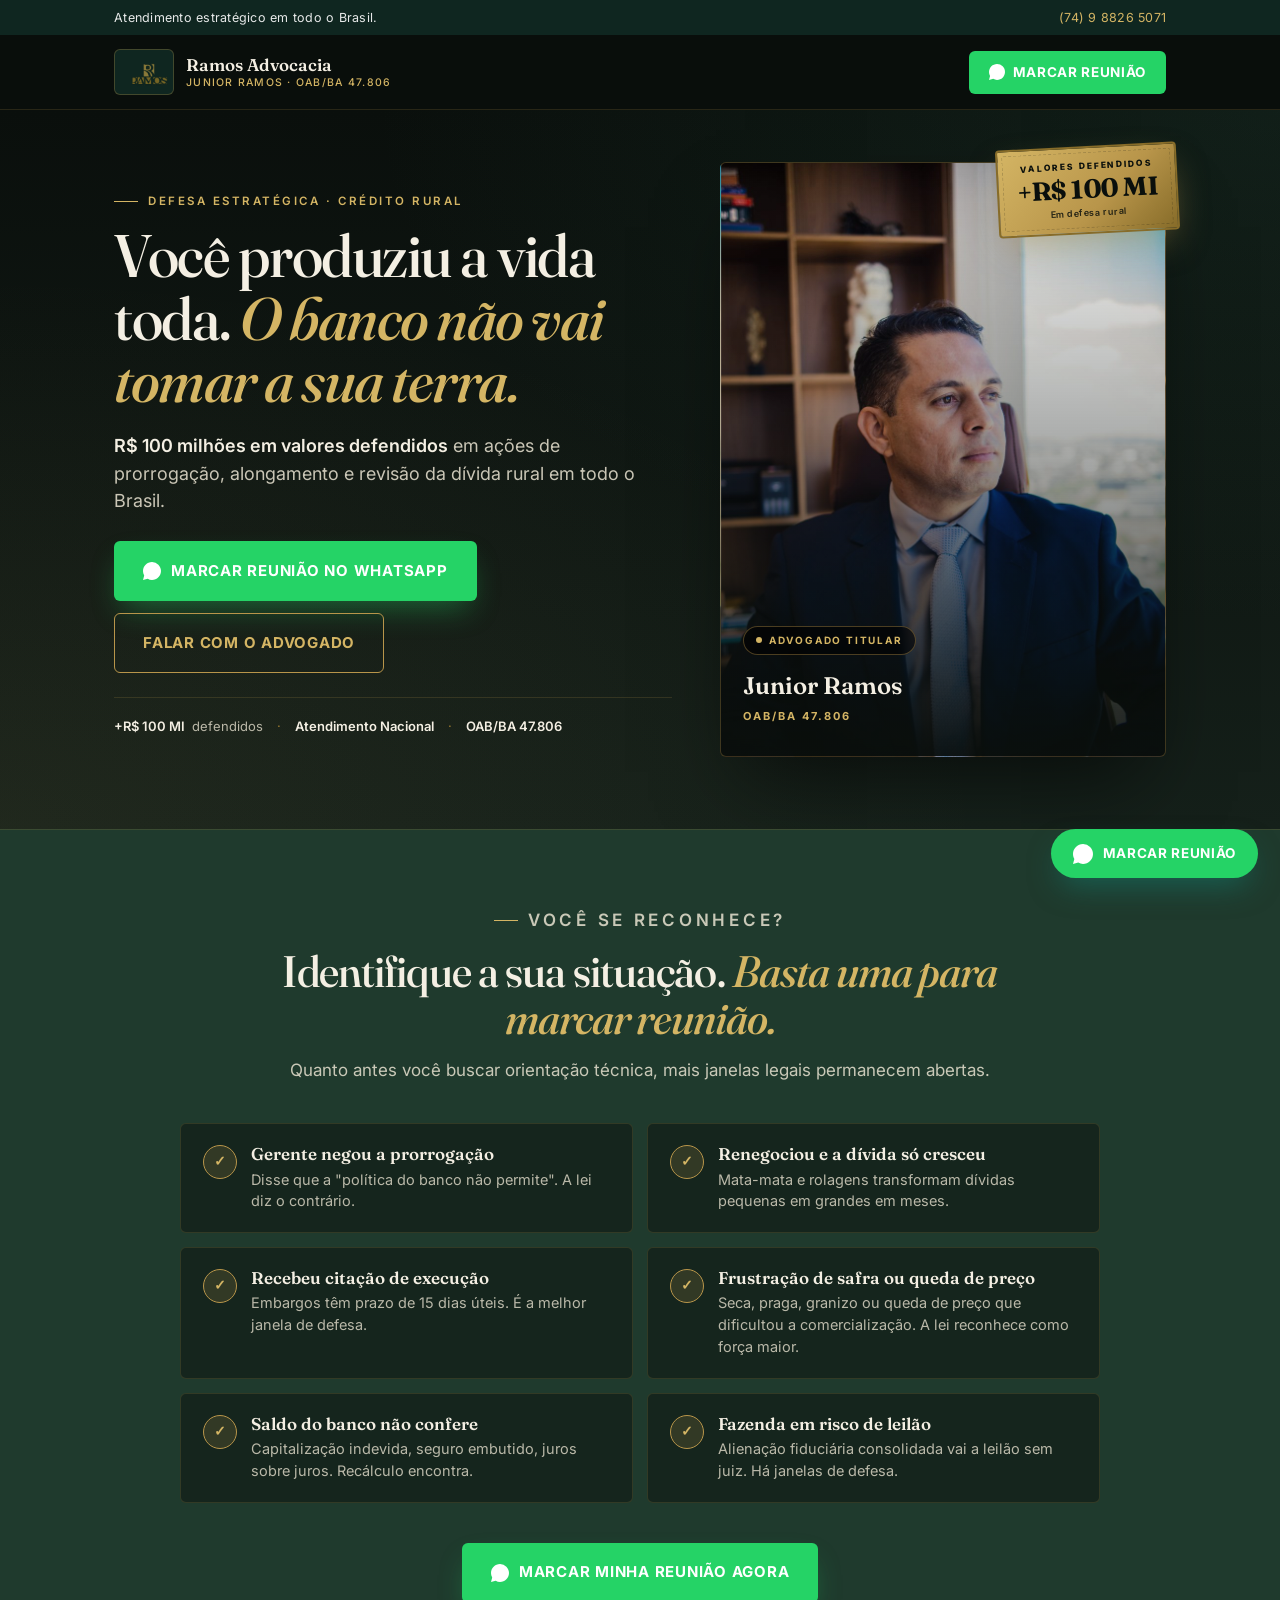
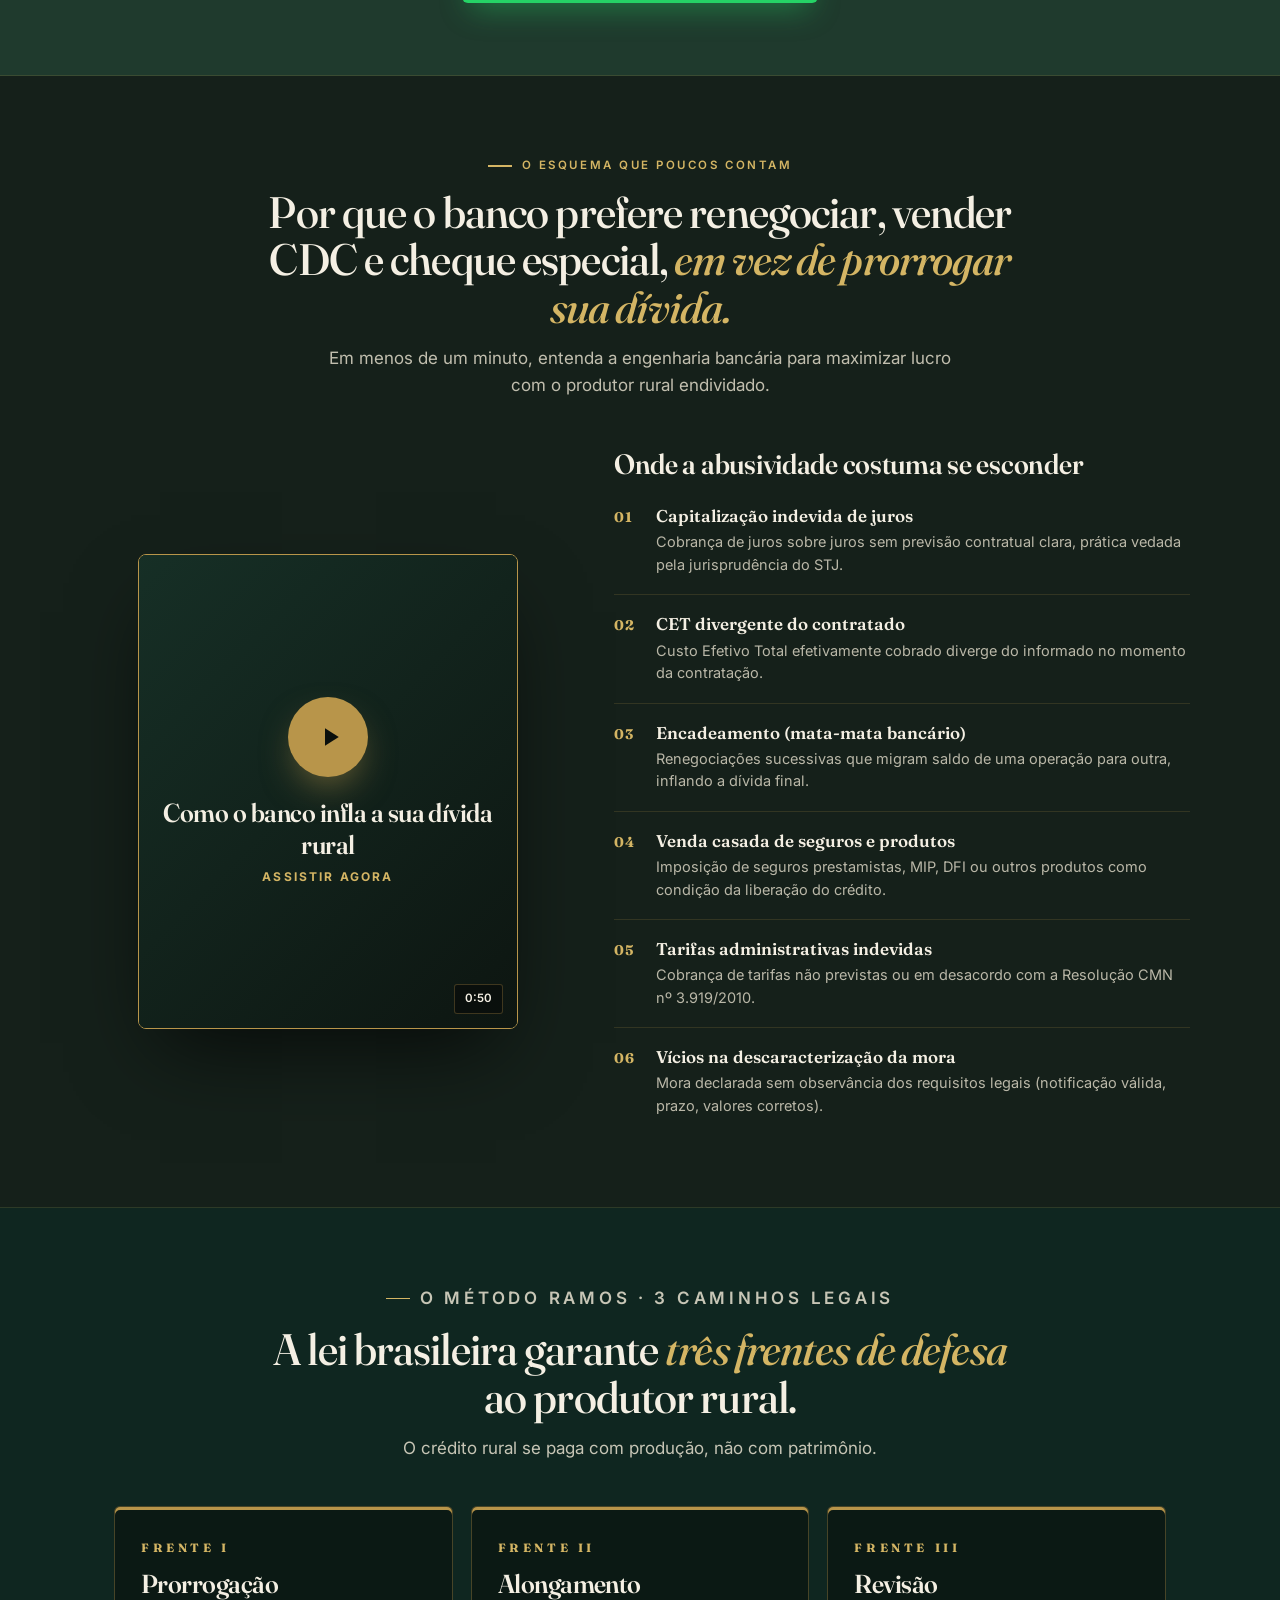
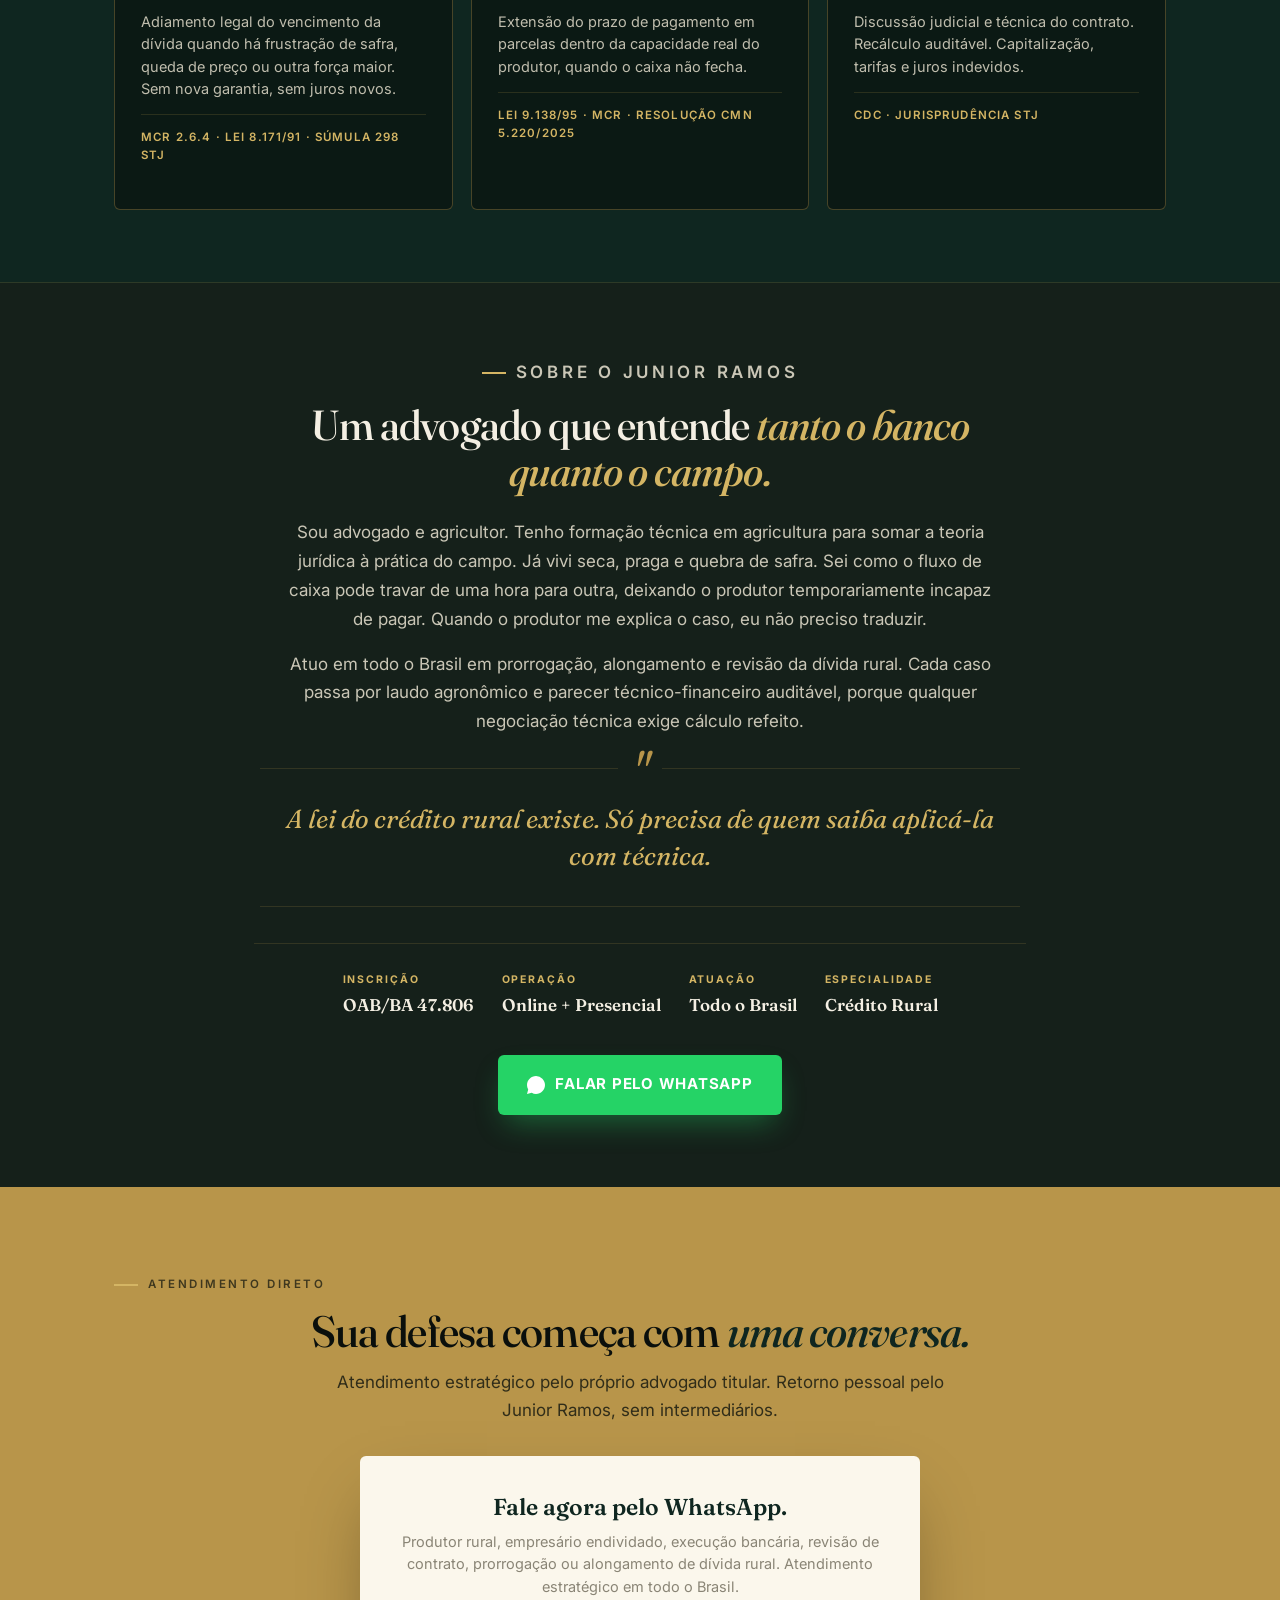
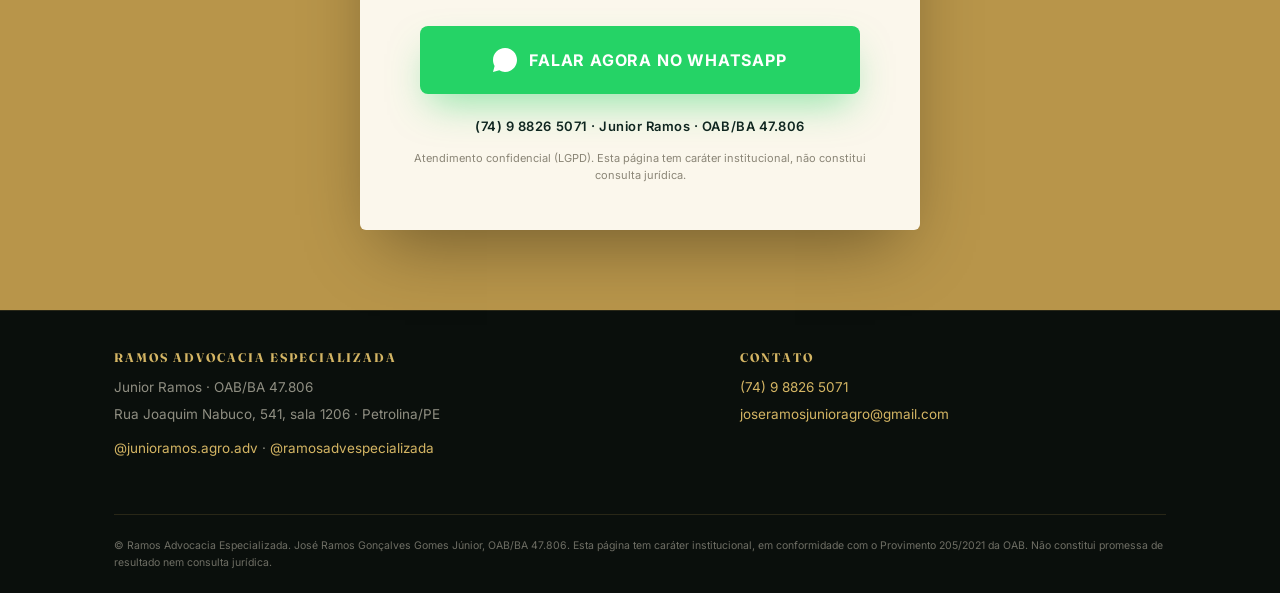
==== commit 85a184ae: "Add logo Ramos and remove R fallback letter" ====
--- a/index.html
+++ b/index.html
@@ -66,8 +66,7 @@
 .nav{background:rgba(10,15,12,.92);backdrop-filter:blur(8px);border-bottom:1px solid var(--rule);position:sticky;top:0;z-index:50}
 .nav .container{display:flex;align-items:center;justify-content:space-between;padding:14px 24px}
 .brand{display:flex;align-items:center;gap:12px;text-decoration:none}
-.brand-mark{width:44px;height:44px;background:var(--green) url('logo-ramos.png') center/contain no-repeat;background-size:78%;border-radius:6px;border:1px solid rgba(184,149,74,.3);position:relative}
-.brand-mark::before{content:"R";position:absolute;inset:0;display:grid;place-items:center;color:var(--brass-3);font-family:var(--serif);font-size:26px;font-weight:600;z-index:0}
+.brand-mark{width:60px;height:46px;background:var(--green) url('logo-ramos.png') center/contain no-repeat;background-size:82%;border-radius:6px;border:1px solid rgba(184,149,74,.3);flex-shrink:0}
 .brand-name{font-family:var(--serif);color:var(--cream);font-size:17px;font-weight:600;line-height:1.1}
 .brand-name small{display:block;font-family:var(--sans);font-size:10.5px;color:var(--brass-3);letter-spacing:0.12em;text-transform:uppercase;margin-top:3px;font-weight:500}
 .nav-cta{display:inline-flex;align-items:center;gap:8px;background:var(--wpp);color:#fff;padding:11px 20px;border-radius:6px;font-size:13.5px;font-weight:700;letter-spacing:0.05em;text-transform:uppercase}
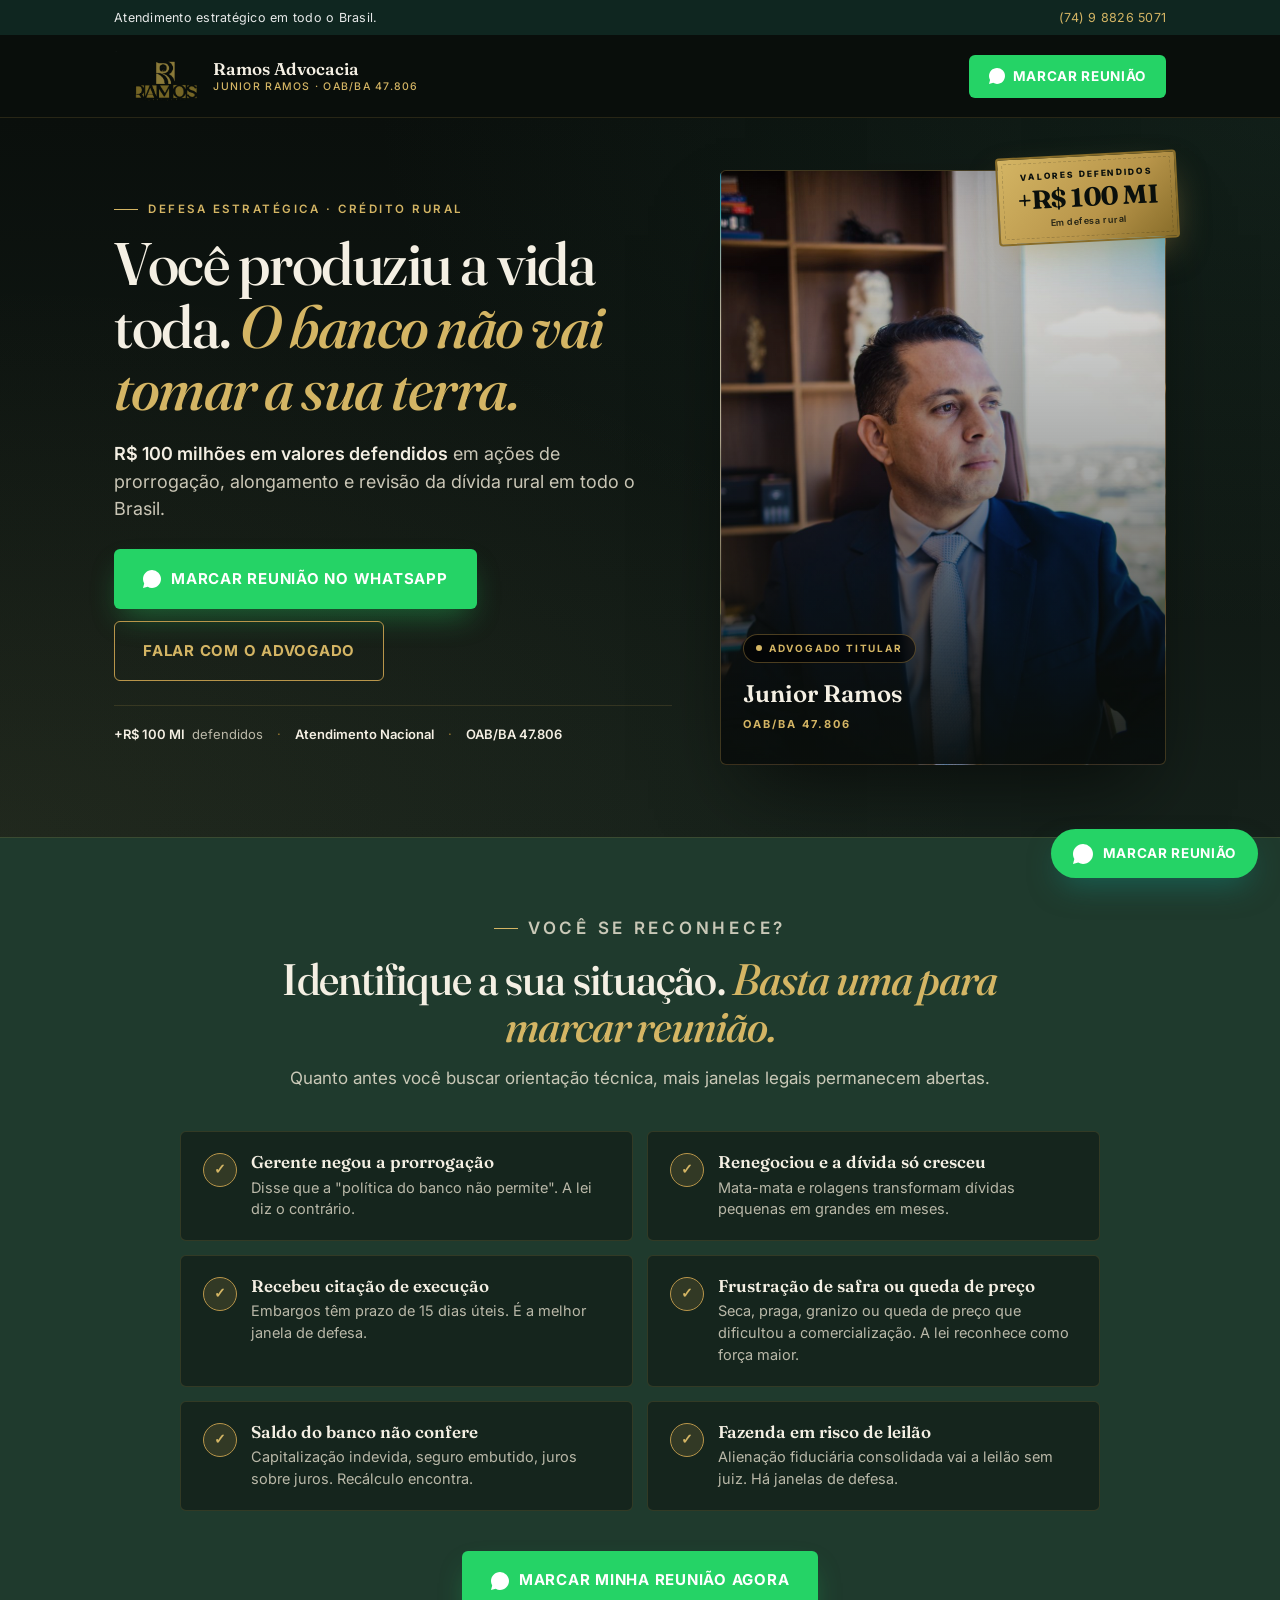
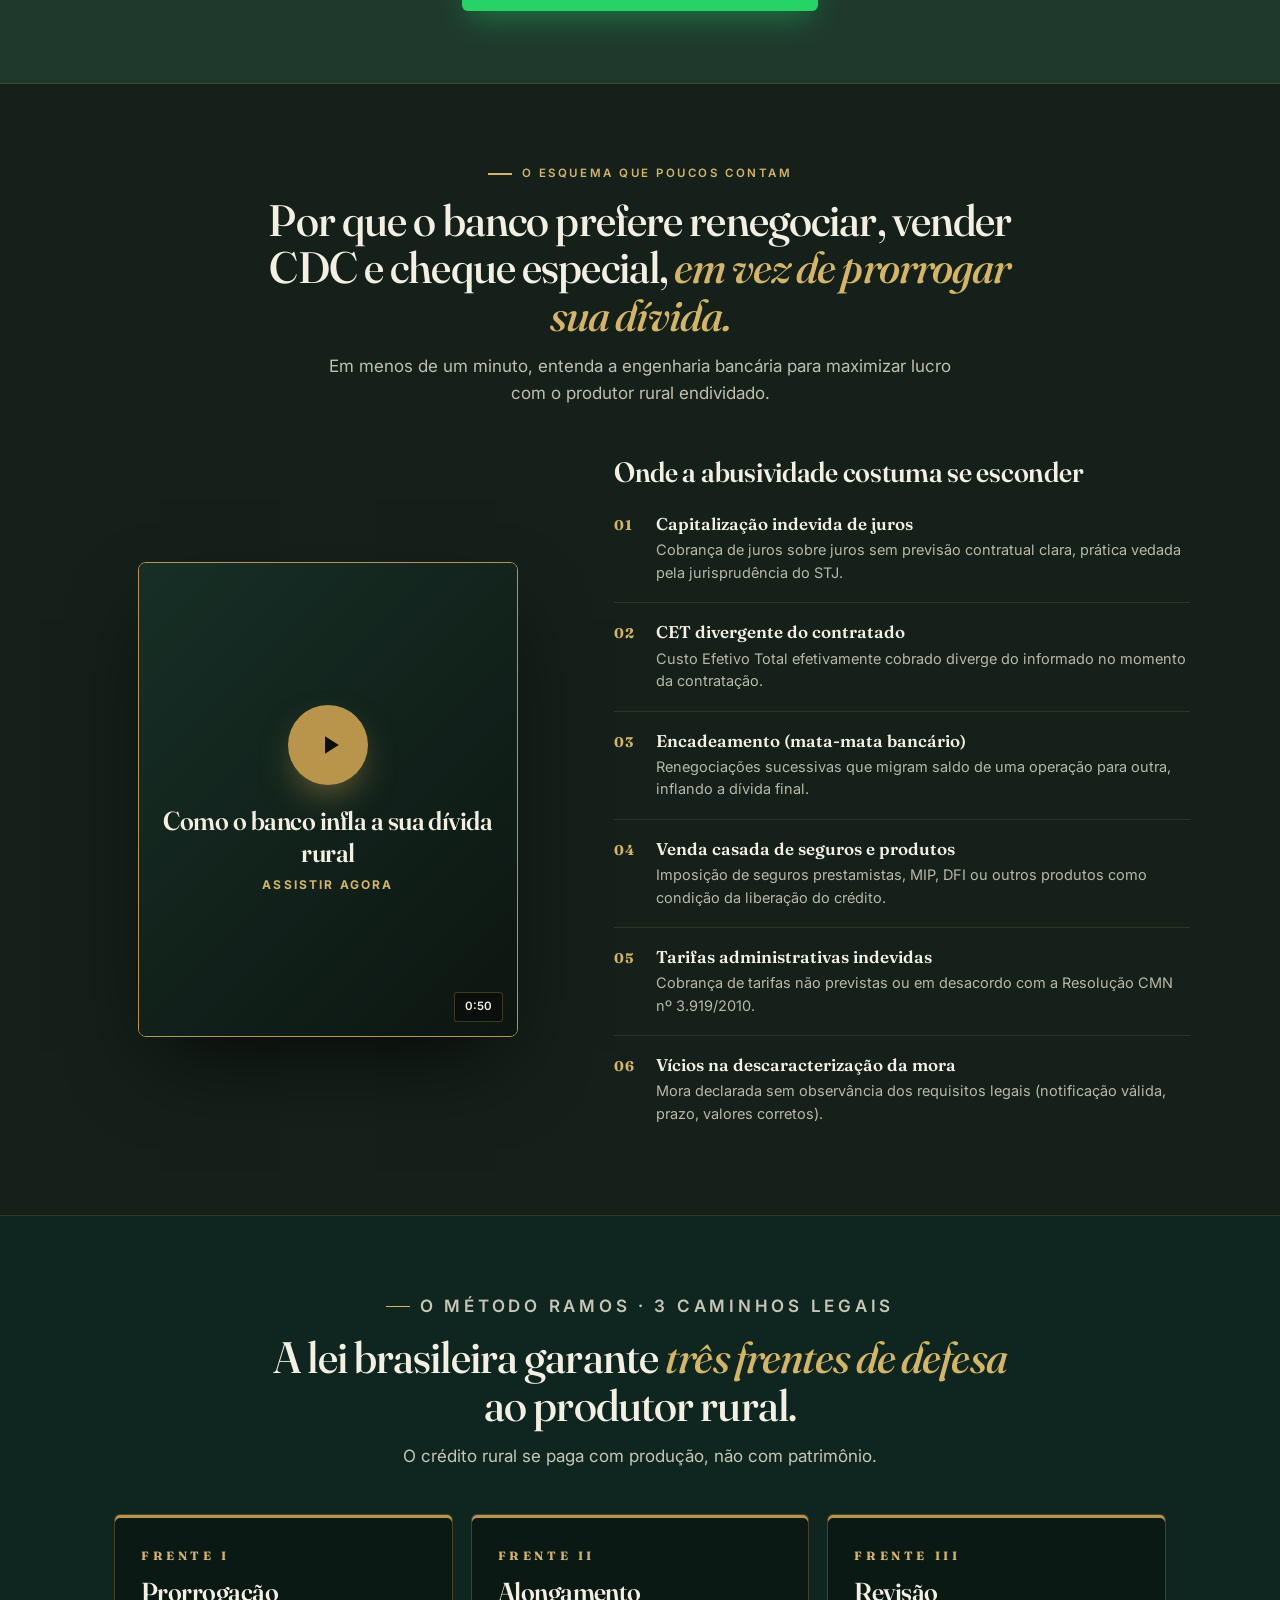
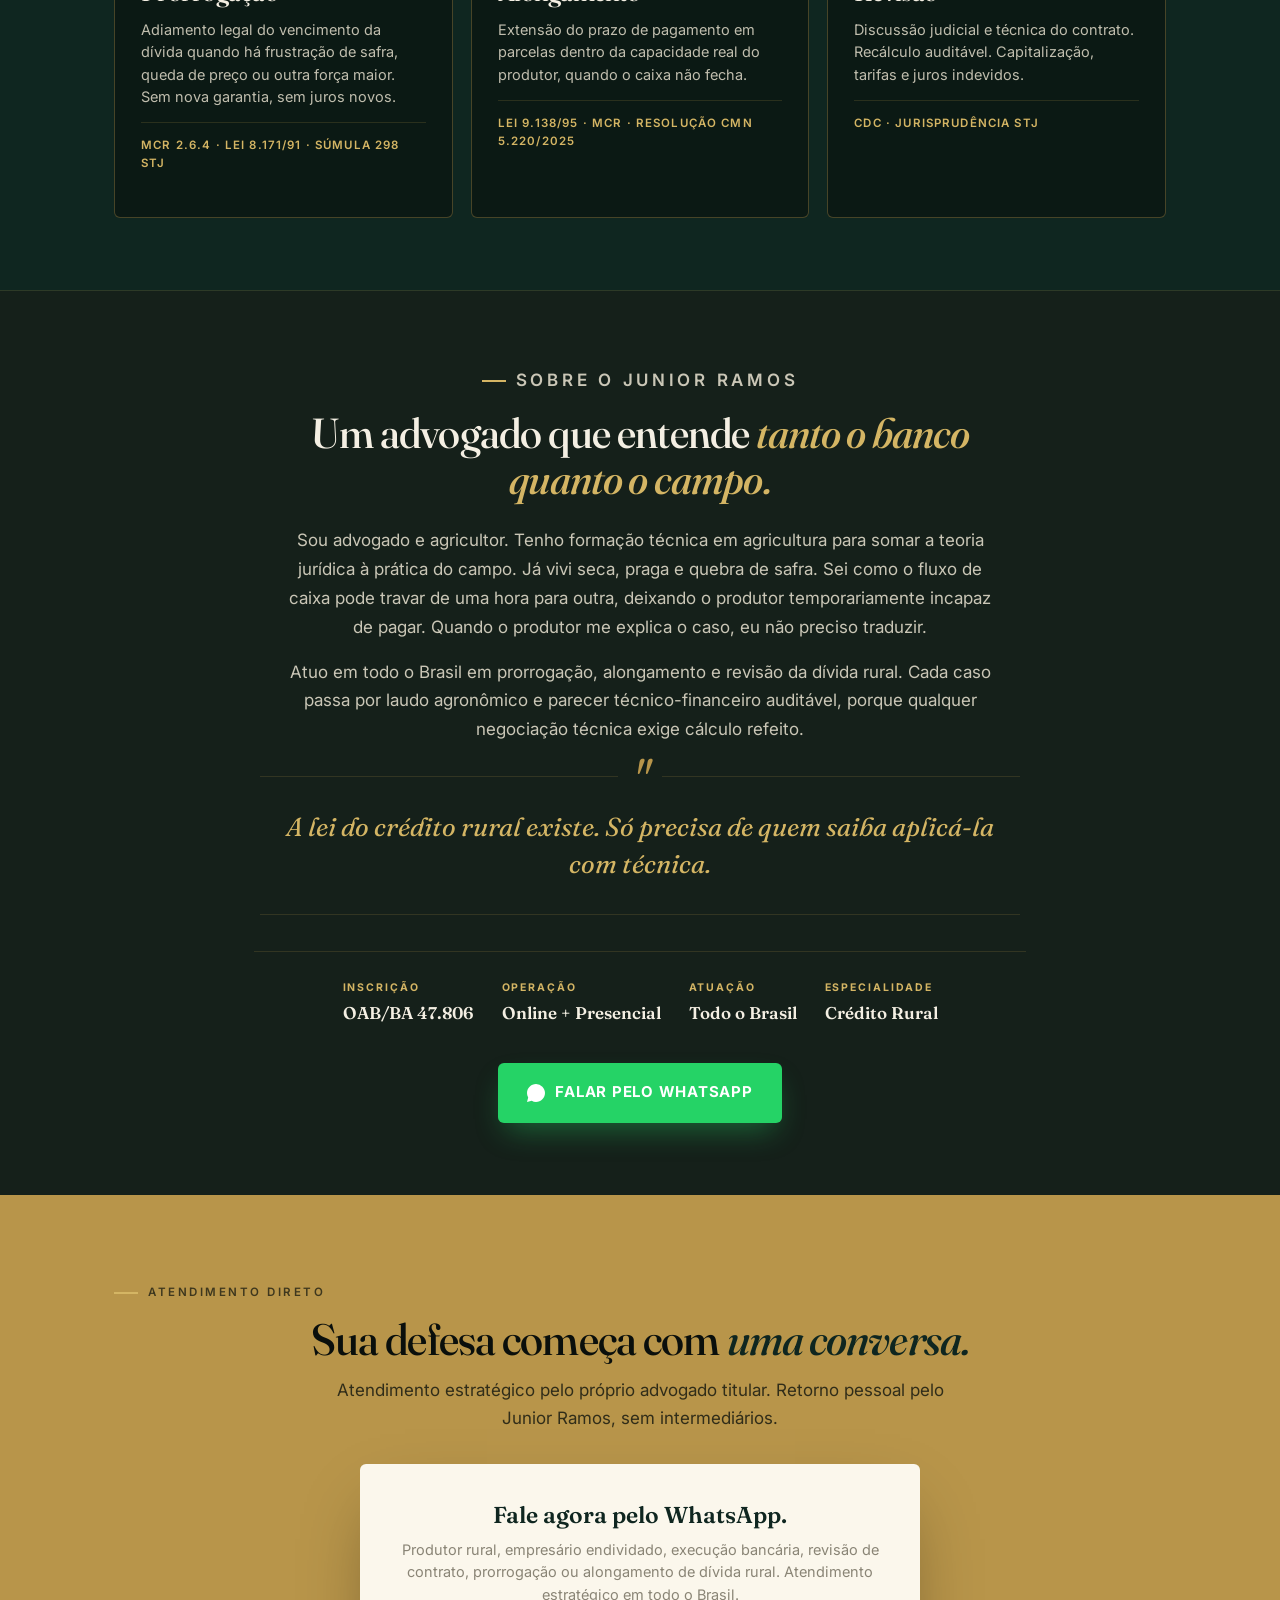
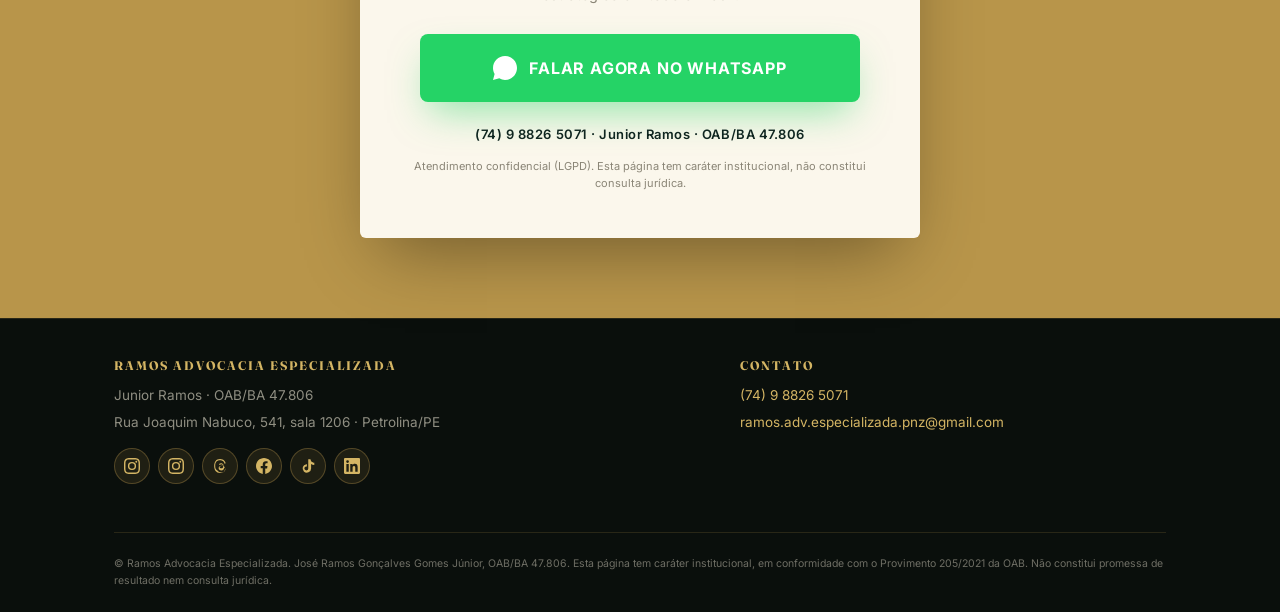
==== commit 8aa61097: "Logo full + 6 social icons (IG personal, IG inst, Threads, FB, TikTok, LinkedIn) + correct email" ====
--- a/index.html
+++ b/index.html
@@ -65,10 +65,12 @@
 /* NAV */
 .nav{background:rgba(10,15,12,.92);backdrop-filter:blur(8px);border-bottom:1px solid var(--rule);position:sticky;top:0;z-index:50}
 .nav .container{display:flex;align-items:center;justify-content:space-between;padding:14px 24px}
-.brand{display:flex;align-items:center;gap:12px;text-decoration:none}
-.brand-mark{width:60px;height:46px;background:var(--green) url('logo-ramos.png') center/contain no-repeat;background-size:82%;border-radius:6px;border:1px solid rgba(184,149,74,.3);flex-shrink:0}
+.brand{display:flex;align-items:center;gap:14px;text-decoration:none}
+.brand-mark{width:auto;height:54px;flex-shrink:0;display:flex;align-items:center}
+.brand-mark img{height:100%;width:auto;display:block}
 .brand-name{font-family:var(--serif);color:var(--cream);font-size:17px;font-weight:600;line-height:1.1}
 .brand-name small{display:block;font-family:var(--sans);font-size:10.5px;color:var(--brass-3);letter-spacing:0.12em;text-transform:uppercase;margin-top:3px;font-weight:500}
+@media(max-width:520px){.brand-mark{height:46px}.brand-name{font-size:15px}.brand-name small{font-size:9.5px}}
 .nav-cta{display:inline-flex;align-items:center;gap:8px;background:var(--wpp);color:#fff;padding:11px 20px;border-radius:6px;font-size:13.5px;font-weight:700;letter-spacing:0.05em;text-transform:uppercase}
 .nav-cta:hover{background:var(--wpp-2);color:#fff}
 .nav-cta svg{width:16px;height:16px;fill:currentColor}
@@ -234,6 +236,10 @@
 footer a{color:var(--brass-3)}
 footer a:hover{color:var(--brass-glow);text-decoration:none}
 footer .disclaimer{grid-column:1/-1;padding-top:22px;margin-top:18px;border-top:1px solid var(--rule);font-size:10.5px;line-height:1.65;color:rgba(232,226,208,.45)}
+.social-row{display:flex;flex-wrap:wrap;gap:8px;margin-top:14px}
+.soc{display:inline-flex;align-items:center;justify-content:center;width:36px;height:36px;border-radius:50%;background:rgba(184,149,74,0.12);border:1px solid var(--rule-strong);color:var(--brass-3);transition:all .18s ease}
+.soc:hover{background:var(--brass);color:var(--black);transform:translateY(-2px);border-color:var(--brass)}
+.soc svg{width:16px;height:16px;fill:currentColor}
 
 /* WHATSAPP FLUTUANTE */
 .wpp-float{position:fixed;bottom:22px;right:22px;display:inline-flex;align-items:center;gap:10px;background:var(--wpp);color:#fff;padding:14px 22px;border-radius:999px;font-size:13.5px;font-weight:700;letter-spacing:0.05em;text-transform:uppercase;box-shadow:0 14px 30px -8px rgba(18,140,126,.5);z-index:99;animation:wpp-pulse 2.5s ease-out infinite;text-decoration:none}
@@ -268,7 +274,7 @@
 <nav class="nav">
   <div class="container">
     <a class="brand" href="#">
-      <span class="brand-mark"></span>
+      <span class="brand-mark"><img src="logo-ramos.png" alt="Ramos Advocacia Especializada"></span>
       <span class="brand-name">Ramos Advocacia<small>Junior Ramos · OAB/BA 47.806</small></span>
     </a>
     <a class="nav-cta" href="https://wa.me/5574988265071?text=Ol%C3%A1%2C%20vim%20pela%20p%C3%A1gina%20e%20preciso%20de%20ajuda%20sobre%20d%C3%ADvida%20rural%2Frevis%C3%A3o%20banc%C3%A1ria."
@@ -527,15 +533,31 @@
       <h4>Ramos Advocacia Especializada</h4>
       <p>Junior Ramos · OAB/BA 47.806</p>
       <p>Rua Joaquim Nabuco, 541, sala 1206 · Petrolina/PE</p>
-      <p style="margin-top:12px">
-        <a href="https://www.instagram.com/junioramos.agro.adv/" target="_blank" rel="noopener">@junioramos.agro.adv</a> ·
-        <a href="https://instagram.com/ramosadvespecializada" target="_blank" rel="noopener">@ramosadvespecializada</a>
-      </p>
+      <div class="social-row">
+        <a class="soc" href="https://instagram.com/junioramos.agro.adv" target="_blank" rel="noopener" aria-label="Instagram pessoal" title="@junioramos.agro.adv">
+          <svg viewBox="0 0 24 24"><path d="M12 2.2c3.2 0 3.6 0 4.85.07 1.17.05 1.8.25 2.23.41.56.22.96.48 1.38.9.42.42.68.82.9 1.38.16.42.36 1.06.41 2.23.06 1.27.07 1.65.07 4.85s0 3.6-.07 4.85c-.05 1.17-.25 1.8-.41 2.23-.22.56-.48.96-.9 1.38-.42.42-.82.68-1.38.9-.42.16-1.06.36-2.23.41-1.27.06-1.65.07-4.85.07s-3.6 0-4.85-.07c-1.17-.05-1.8-.25-2.23-.41-.56-.22-.96-.48-1.38-.9-.42-.42-.68-.82-.9-1.38-.16-.42-.36-1.06-.41-2.23-.06-1.27-.07-1.65-.07-4.85s0-3.6.07-4.85c.05-1.17.25-1.8.41-2.23.22-.56.48-.96.9-1.38.42-.42.82-.68 1.38-.9.42-.16 1.06-.36 2.23-.41C8.4 2.2 8.78 2.2 12 2.2zm0-2.2C8.74 0 8.33.01 7.05.07 5.77.13 4.9.33 4.14.63c-.78.3-1.45.71-2.12 1.38C1.35 2.68.94 3.35.64 4.14.34 4.9.13 5.77.07 7.05.01 8.33 0 8.74 0 12s.01 3.67.07 4.95c.06 1.28.27 2.15.57 2.91.3.79.71 1.46 1.38 2.13.67.67 1.34 1.08 2.12 1.38.76.3 1.63.51 2.91.57C8.33 23.99 8.74 24 12 24s3.67-.01 4.95-.07c1.28-.06 2.15-.27 2.91-.57.79-.3 1.46-.71 2.13-1.38.67-.67 1.08-1.34 1.38-2.13.3-.76.51-1.63.57-2.91.06-1.28.07-1.69.07-4.95s-.01-3.67-.07-4.95c-.06-1.28-.27-2.15-.57-2.91-.3-.78-.71-1.45-1.38-2.12C21.32 1.35 20.65.94 19.86.64c-.76-.3-1.63-.51-2.91-.57C15.67.01 15.26 0 12 0zm0 5.84A6.16 6.16 0 1 0 12 18.16 6.16 6.16 0 0 0 12 5.84zm0 10.16A4 4 0 1 1 12 8a4 4 0 0 1 0 8zm6.41-11.85a1.44 1.44 0 1 0 0 2.88 1.44 1.44 0 0 0 0-2.88z"/></svg>
+        </a>
+        <a class="soc" href="https://instagram.com/ramosadvespecializada" target="_blank" rel="noopener" aria-label="Instagram escritório" title="@ramosadvespecializada">
+          <svg viewBox="0 0 24 24"><path d="M12 2.2c3.2 0 3.6 0 4.85.07 1.17.05 1.8.25 2.23.41.56.22.96.48 1.38.9.42.42.68.82.9 1.38.16.42.36 1.06.41 2.23.06 1.27.07 1.65.07 4.85s0 3.6-.07 4.85c-.05 1.17-.25 1.8-.41 2.23-.22.56-.48.96-.9 1.38-.42.42-.82.68-1.38.9-.42.16-1.06.36-2.23.41-1.27.06-1.65.07-4.85.07s-3.6 0-4.85-.07c-1.17-.05-1.8-.25-2.23-.41-.56-.22-.96-.48-1.38-.9-.42-.42-.68-.82-.9-1.38-.16-.42-.36-1.06-.41-2.23-.06-1.27-.07-1.65-.07-4.85s0-3.6.07-4.85c.05-1.17.25-1.8.41-2.23.22-.56.48-.96.9-1.38.42-.42.82-.68 1.38-.9.42-.16 1.06-.36 2.23-.41C8.4 2.2 8.78 2.2 12 2.2zm0-2.2C8.74 0 8.33.01 7.05.07 5.77.13 4.9.33 4.14.63c-.78.3-1.45.71-2.12 1.38C1.35 2.68.94 3.35.64 4.14.34 4.9.13 5.77.07 7.05.01 8.33 0 8.74 0 12s.01 3.67.07 4.95c.06 1.28.27 2.15.57 2.91.3.79.71 1.46 1.38 2.13.67.67 1.34 1.08 2.12 1.38.76.3 1.63.51 2.91.57C8.33 23.99 8.74 24 12 24s3.67-.01 4.95-.07c1.28-.06 2.15-.27 2.91-.57.79-.3 1.46-.71 2.13-1.38.67-.67 1.08-1.34 1.38-2.13.3-.76.51-1.63.57-2.91.06-1.28.07-1.69.07-4.95s-.01-3.67-.07-4.95c-.06-1.28-.27-2.15-.57-2.91-.3-.78-.71-1.45-1.38-2.12C21.32 1.35 20.65.94 19.86.64c-.76-.3-1.63-.51-2.91-.57C15.67.01 15.26 0 12 0zm0 5.84A6.16 6.16 0 1 0 12 18.16 6.16 6.16 0 0 0 12 5.84zm0 10.16A4 4 0 1 1 12 8a4 4 0 0 1 0 8zm6.41-11.85a1.44 1.44 0 1 0 0 2.88 1.44 1.44 0 0 0 0-2.88z"/></svg>
+        </a>
+        <a class="soc" href="https://www.threads.net/@junioramos.agro.adv" target="_blank" rel="noopener" aria-label="Threads" title="@junioramos.agro.adv">
+          <svg viewBox="0 0 24 24"><path d="M17.55 11.36c-.06-.03-.13-.06-.2-.09-.12-2.26-1.36-3.55-3.43-3.57-1.62.01-2.83.66-3.59 1.83l1.45.99c.55-.85 1.41-1.04 2.11-1.04.94.01 1.65.27 2.07.78.31.37.51.88.61 1.53-.79-.14-1.65-.18-2.55-.13-2.55.15-4.19 1.64-4.08 3.71.06 1.05.58 1.96 1.47 2.55.75.5 1.72.74 2.74.68 1.35-.07 2.42-.59 3.16-1.53.56-.72.92-1.65 1.07-2.83.62.37 1.08.87 1.34 1.47.43 1.02.46 2.69-.9 4.06-1.19 1.19-2.62 1.7-4.79 1.72-2.4-.02-4.22-.79-5.4-2.29C5.43 17 4.84 15.21 4.82 12s.61-4.99 1.72-6.21c1.18-1.5 2.99-2.27 5.4-2.29 2.43.02 4.27.79 5.49 2.3.59.72 1.05 1.66 1.35 2.74l1.74-.5c-.37-1.36-.95-2.55-1.74-3.54-1.55-1.92-3.81-2.91-6.72-2.93h-.01c-2.9.02-5.13 1.01-6.65 2.94C3.97 6.27 3.27 8.79 3.25 12c.02 3.21.72 5.73 2.15 7.5 1.52 1.93 3.75 2.92 6.65 2.94h.01c2.58-.02 4.4-.69 5.9-2.19 1.96-1.96 1.9-4.42 1.25-5.92-.46-1.07-1.34-1.95-2.66-2.97zm-3.56 4.18c-1.18.07-2.4-.46-2.46-1.59-.05-.84.59-1.78 2.55-1.89.22-.01.43-.02.65-.02.74 0 1.43.07 2.06.21-.24 2.96-1.62 3.21-2.8 3.29z"/></svg>
+        </a>
+        <a class="soc" href="https://facebook.com/junior.ramos.7792" target="_blank" rel="noopener" aria-label="Facebook" title="Junior Ramos">
+          <svg viewBox="0 0 24 24"><path d="M24 12.07C24 5.41 18.63 0 12 0S0 5.41 0 12.07c0 6.02 4.39 11 10.13 11.93v-8.44H7.08v-3.49h3.05V9.41c0-3.02 1.79-4.69 4.53-4.69 1.31 0 2.69.24 2.69.24v2.97h-1.52c-1.49 0-1.96.93-1.96 1.89v2.26h3.33l-.53 3.49h-2.8V24C19.61 23.07 24 18.09 24 12.07z"/></svg>
+        </a>
+        <a class="soc" href="https://tiktok.com/@joserggjunior" target="_blank" rel="noopener" aria-label="TikTok" title="@joserggjunior">
+          <svg viewBox="0 0 24 24"><path d="M19.59 6.69a4.83 4.83 0 0 1-3.77-4.25V2h-3.45v13.67a2.89 2.89 0 0 1-5.2 1.74 2.89 2.89 0 0 1 2.31-4.64 2.93 2.93 0 0 1 .88.13V9.4a6.84 6.84 0 0 0-1-.05A6.33 6.33 0 0 0 5.8 20.1a6.34 6.34 0 0 0 10.86-4.43V8.85a8.16 8.16 0 0 0 4.77 1.52V6.93a4.85 4.85 0 0 1-1.84-.24z"/></svg>
+        </a>
+        <a class="soc" href="https://linkedin.com/in/junior-ramos-ba18443a5" target="_blank" rel="noopener" aria-label="LinkedIn" title="Junior Ramos">
+          <svg viewBox="0 0 24 24"><path d="M20.45 20.45h-3.55v-5.57c0-1.33-.02-3.04-1.85-3.04-1.86 0-2.14 1.45-2.14 2.94v5.67H9.36V9h3.41v1.56h.05c.48-.9 1.64-1.85 3.37-1.85 3.6 0 4.27 2.37 4.27 5.45v6.29zM5.34 7.43a2.06 2.06 0 1 1 0-4.12 2.06 2.06 0 0 1 0 4.12zm1.78 13.02H3.56V9h3.56v11.45zM22.22 0H1.77C.79 0 0 .77 0 1.72v20.55C0 23.23.79 24 1.77 24h20.45c.98 0 1.78-.77 1.78-1.73V1.72C24 .77 23.2 0 22.22 0z"/></svg>
+        </a>
+      </div>
     </div>
     <div>
       <h4>Contato</h4>
       <p><a href="tel:+5574988265071">(74) 9 8826 5071</a></p>
-      <p><a href="mailto:joseramosjunioragro@gmail.com">joseramosjunioragro@gmail.com</a></p>
+      <p><a href="mailto:ramos.adv.especializada.pnz@gmail.com">ramos.adv.especializada.pnz@gmail.com</a></p>
     </div>
     <div class="disclaimer">
       © Ramos Advocacia Especializada. José Ramos Gonçalves Gomes Júnior, OAB/BA 47.806.
